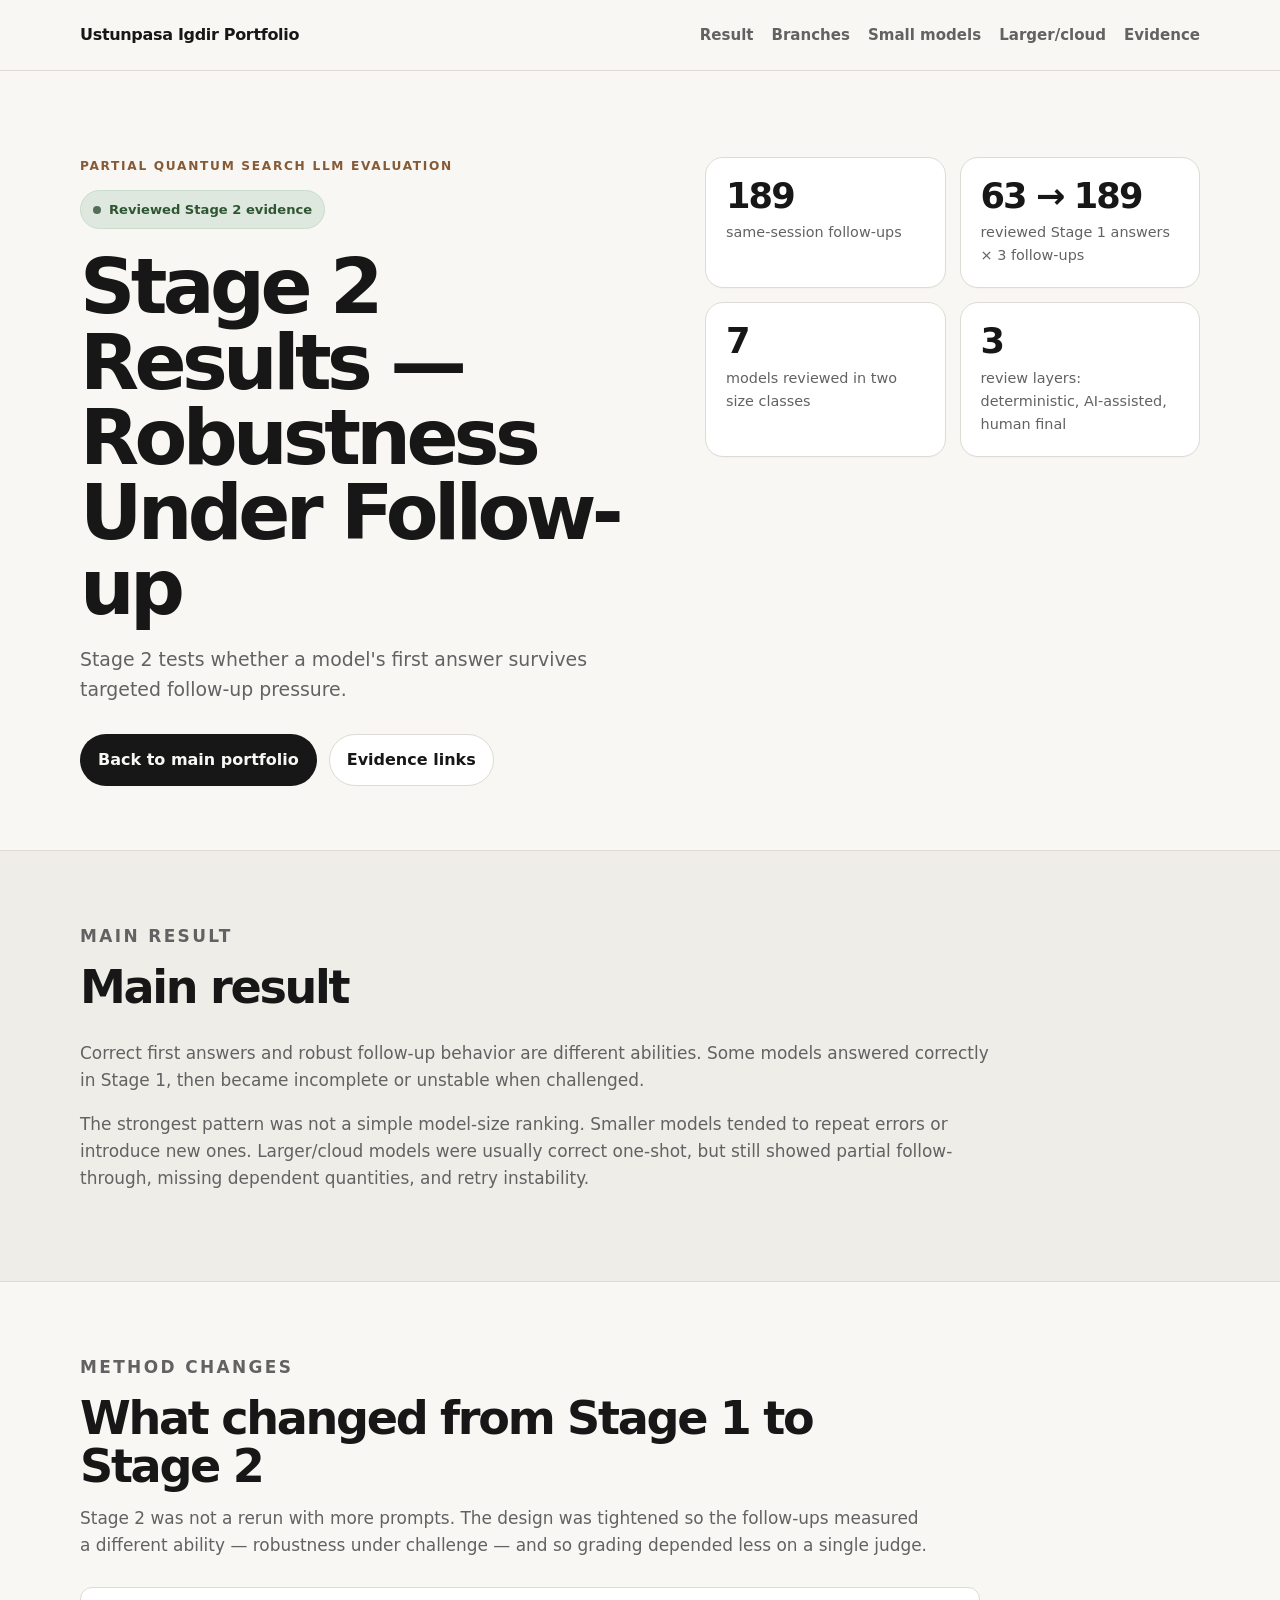
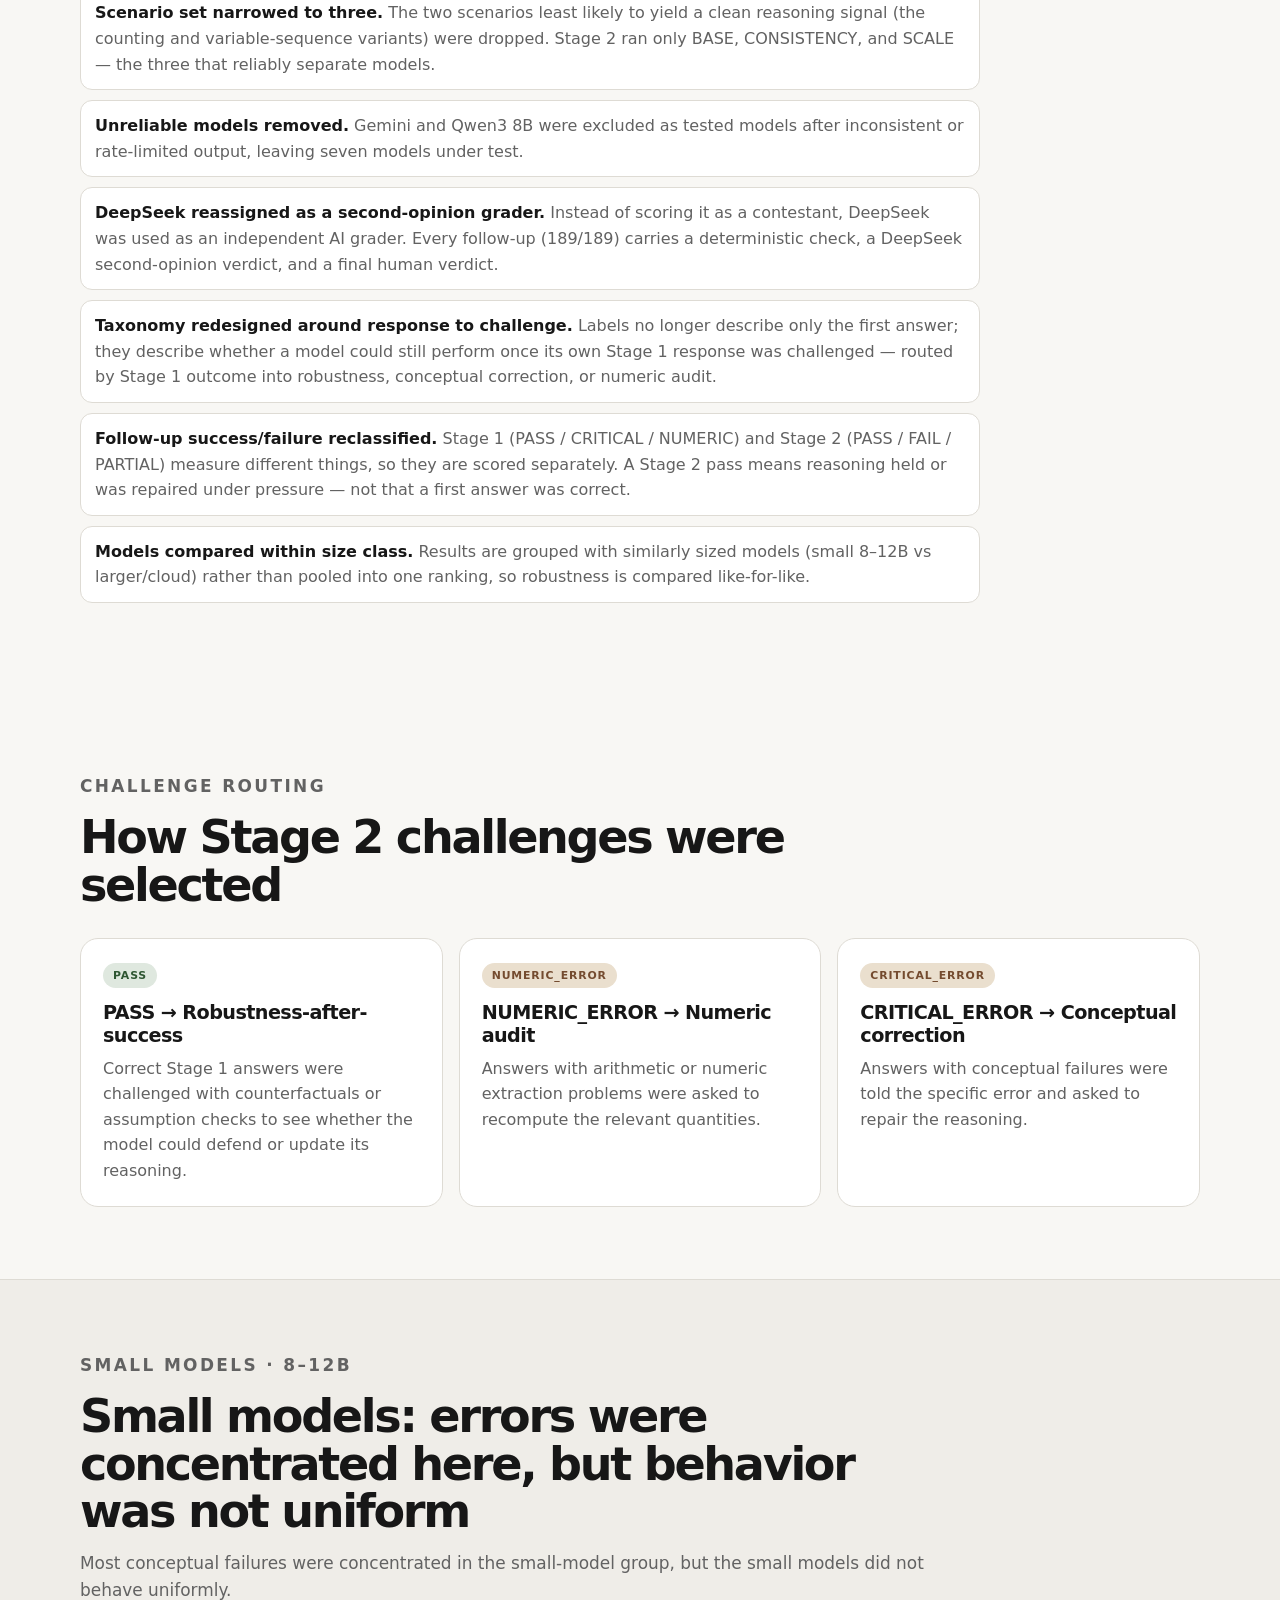
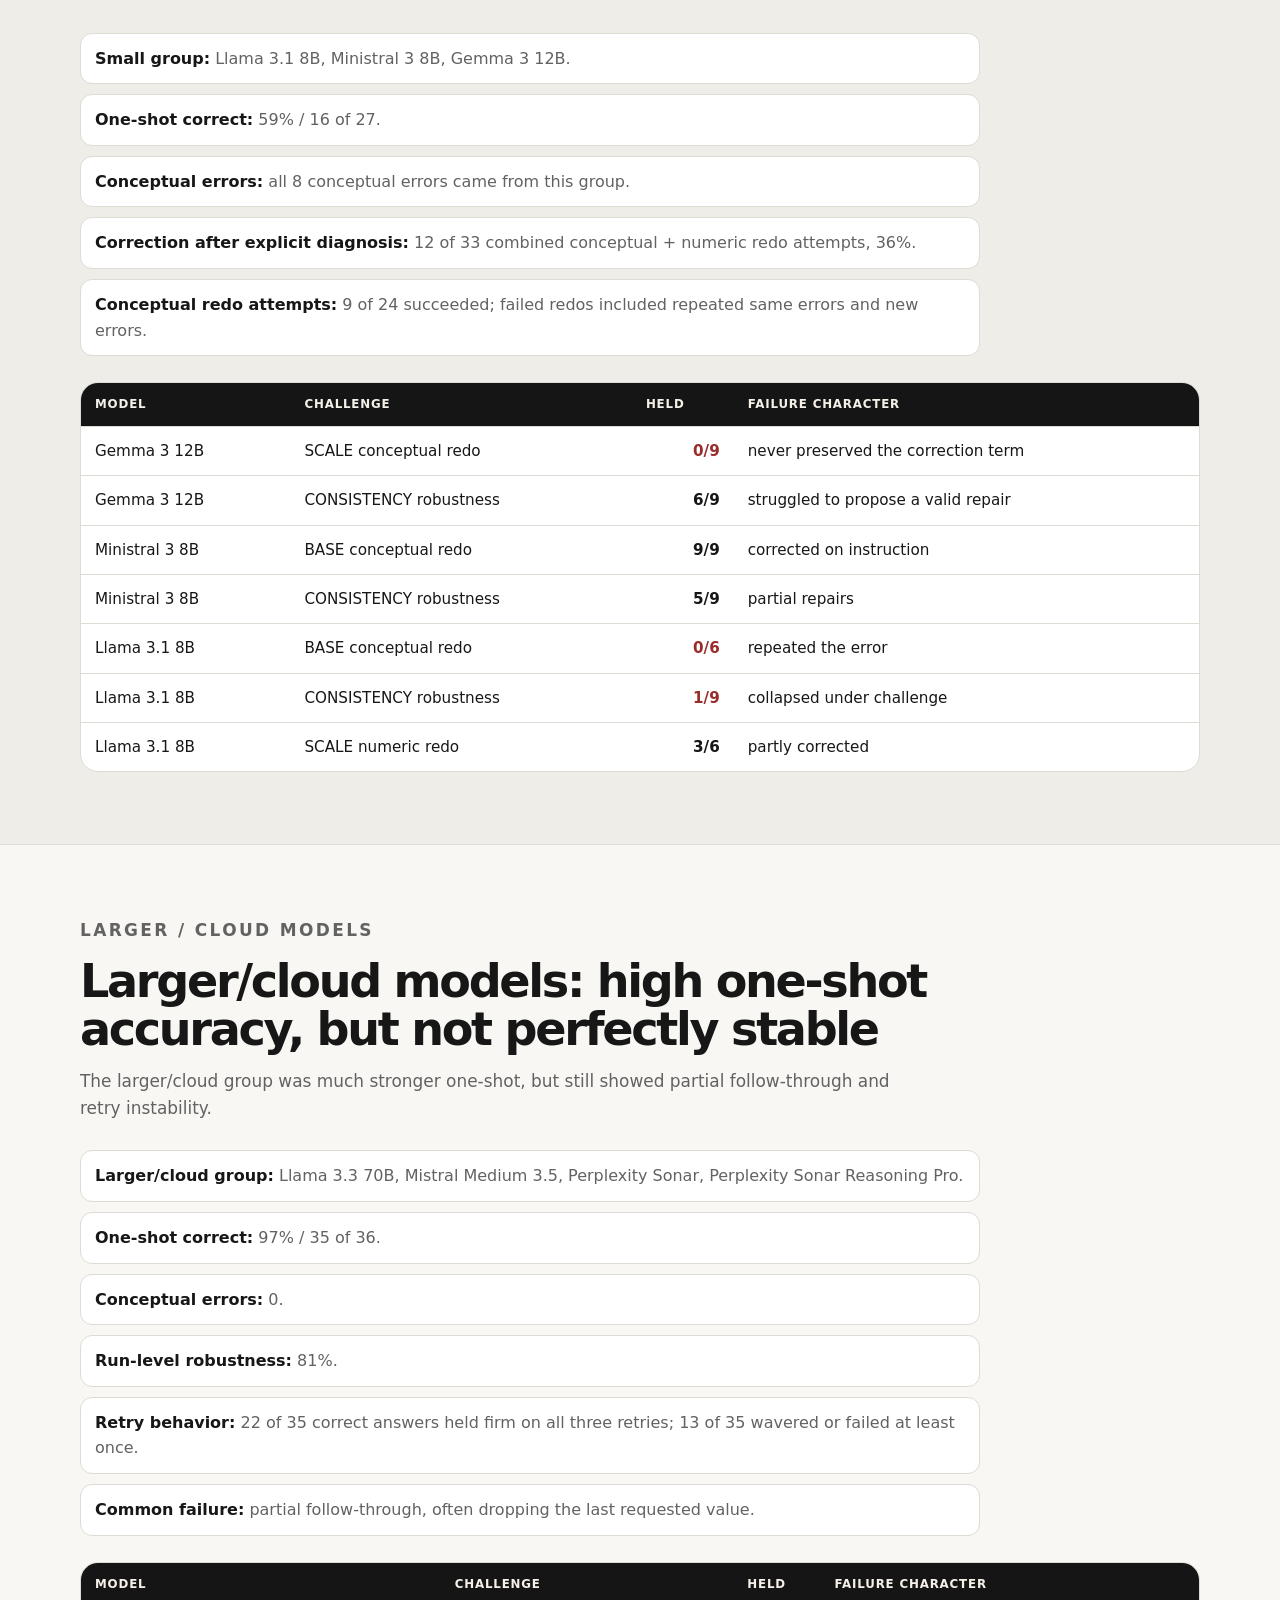
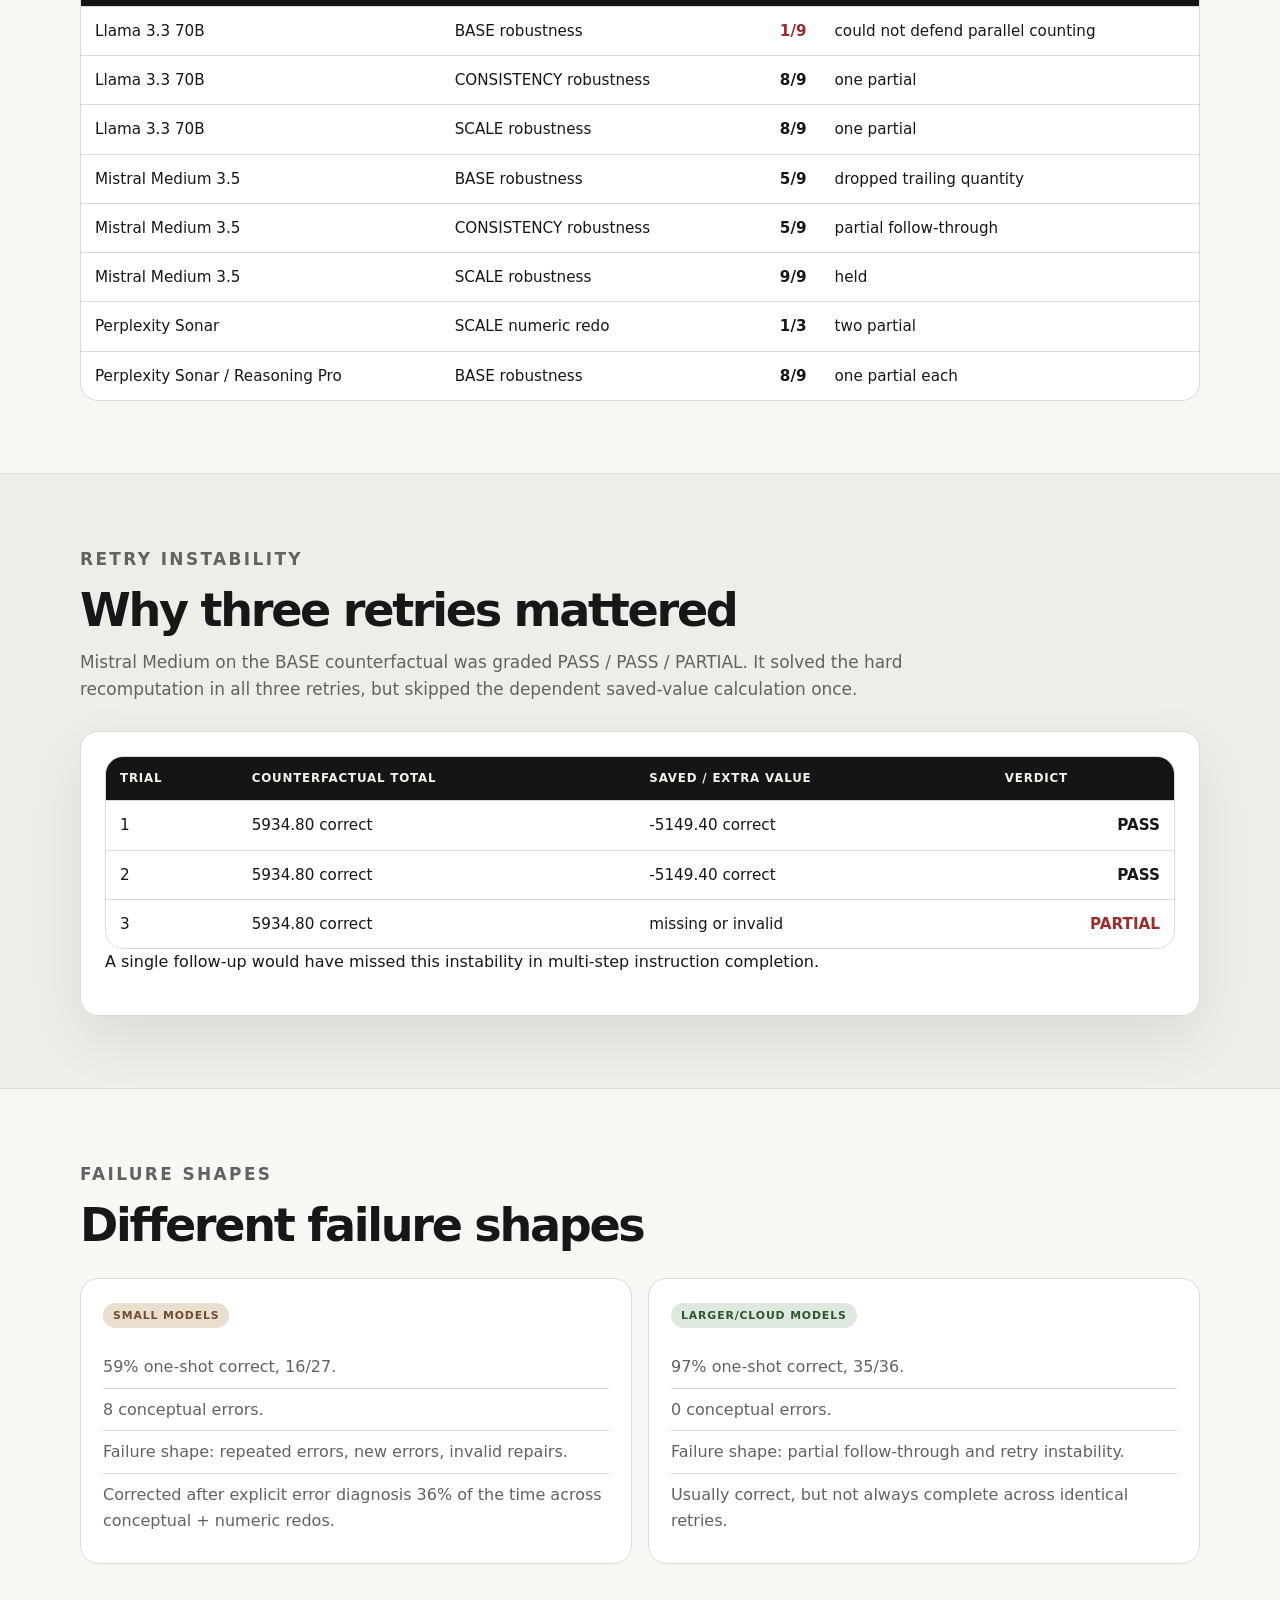
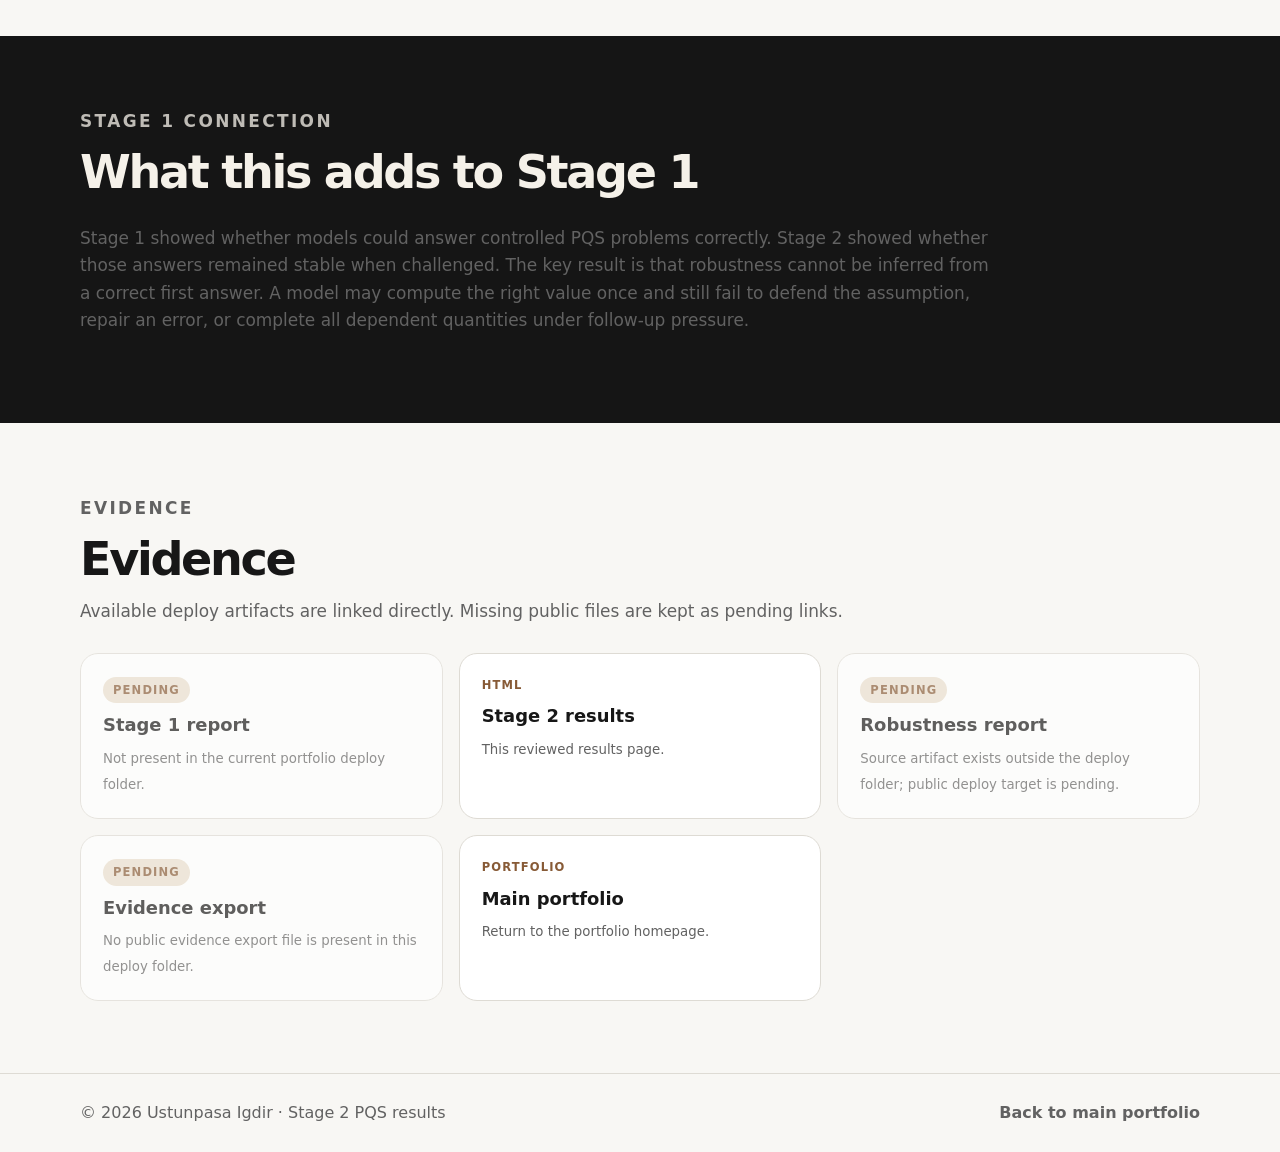
==== partial-quantum-search-llm-evaluation/stage-2-report.html @ 031c3e9e "Add Stage 2 results page; rebuild homepage featured card with inline Stage 1/2 summaries" ====
<!DOCTYPE html>
<html lang="en">
<head>
  <meta charset="UTF-8" />
  <meta name="viewport" content="width=device-width, initial-scale=1" />
  <meta name="description" content="Stage 2 results for the Partial Quantum Search LLM Evaluation: robustness under targeted follow-up pressure." />
  <meta name="author" content="Ustunpasa Igdir" />
  <meta property="og:title" content="Stage 2 Results — Robustness Under Follow-up" />
  <meta property="og:description" content="Partial Quantum Search LLM Evaluation Stage 2 results: same-session robustness, correction, and follow-up behavior." />
  <meta property="og:type" content="article" />
  <title>Stage 2 Results — Robustness Under Follow-up</title>
  <style>
    :root{
      --bg:#f8f7f4;
      --surface:#ffffff;
      --surface-2:#efede8;
      --text:#171717;
      --muted:#626262;
      --line:#dedbd4;
      --dark:#151515;
      --dark-text:#f5f1e9;
      --accent:#875a36;
      --green:#526e55;
      --red:#9b2c2c;
      --shadow:0 22px 60px rgba(0,0,0,.08);
      --radius:18px;
      --max:1120px;
    }

    *{box-sizing:border-box;}
    html{scroll-behavior:smooth;}
    body{
      margin:0;
      font-family:Inter,ui-sans-serif,system-ui,-apple-system,BlinkMacSystemFont,"Segoe UI",sans-serif;
      background:var(--bg);
      color:var(--text);
      line-height:1.6;
    }
    a{color:inherit;}
    .wrap{width:min(var(--max),calc(100% - 40px));margin:0 auto;}
    .skip-link{position:absolute;top:-100px;left:16px;z-index:999;background:var(--text);color:#fff;padding:10px 14px;border-radius:999px;}
    .skip-link:focus{top:16px;}

    .topbar{
      position:sticky;
      top:0;
      z-index:20;
      background:rgba(248,247,244,.92);
      backdrop-filter:blur(14px);
      border-bottom:1px solid var(--line);
    }
    .topbar-inner{min-height:70px;display:flex;align-items:center;justify-content:space-between;gap:24px;}
    .brand{text-decoration:none;font-weight:850;letter-spacing:-.02em;}
    .topbar nav{display:flex;gap:18px;flex-wrap:wrap;}
    .topbar nav a{text-decoration:none;color:var(--muted);font-weight:700;font-size:.94rem;}
    .topbar nav a:hover{color:var(--text);}

    .hero{padding:86px 0 64px;}
    .hero-grid{display:grid;grid-template-columns:1.08fr .92fr;gap:44px;align-items:start;}
    .eyebrow{margin:0 0 14px;color:var(--accent);text-transform:uppercase;font-size:.76rem;letter-spacing:.14em;font-weight:850;}
    h1,h2,h3,p{margin-top:0;}
    h1{max-width:960px;font-size:clamp(2.65rem,6vw,4.9rem);line-height:.98;letter-spacing:-.06em;margin-bottom:18px;}
    h2{font-size:clamp(1.85rem,3.6vw,3.05rem);line-height:1.04;letter-spacing:-.05em;margin-bottom:14px;}
    h3{font-size:1.2rem;line-height:1.18;letter-spacing:-.03em;margin-bottom:8px;}
    .lead{max-width:820px;color:var(--muted);font-size:1.18rem;}

    .status-badge{
      display:inline-flex;
      align-items:center;
      gap:8px;
      padding:8px 12px;
      border-radius:999px;
      background:#dfe8df;
      color:#2e5632;
      border:1px solid #cbdccc;
      font-size:.82rem;
      font-weight:850;
      margin:0 0 20px;
    }
    .status-dot{width:8px;height:8px;border-radius:50%;background:var(--green);flex:0 0 auto;}
    .actions{display:flex;flex-wrap:wrap;gap:12px;margin-top:30px;}
    .button{
      display:inline-flex;
      min-height:46px;
      align-items:center;
      justify-content:center;
      padding:12px 17px;
      border-radius:999px;
      text-decoration:none;
      font-weight:800;
      border:1px solid transparent;
    }
    .button.primary{background:var(--text);color:var(--bg);}
    .button.secondary{background:var(--surface);border-color:var(--line);}

    .metrics{display:grid;grid-template-columns:repeat(2,1fr);gap:14px;}
    .metric{
      background:var(--surface);
      border:1px solid var(--line);
      border-radius:var(--radius);
      padding:20px;
      box-shadow:0 1px 0 rgba(0,0,0,.02);
    }
    .metric strong{display:block;font-size:2.2rem;line-height:1;letter-spacing:-.055em;}
    .metric span{display:block;color:var(--muted);font-size:.9rem;margin-top:8px;}

    .section{padding:72px 0;}
    .muted{background:var(--surface-2);border-block:1px solid var(--line);}
    .dark{background:var(--dark);color:var(--dark-text);}
    .dark .eyebrow{color:#d0a97f;}
    .dark p,.dark .section-head p{color:rgba(245,241,233,.76);}
    .section-head{max-width:850px;margin-bottom:28px;}
    .section-head p,.body-copy p{color:var(--muted);font-size:1.06rem;}
    .body-copy{max-width:920px;}

    .branch-grid,.evidence-list{display:grid;grid-template-columns:repeat(3,1fr);gap:16px;}
    .panel,.file-card{
      background:var(--surface);
      border:1px solid var(--line);
      border-radius:var(--radius);
      padding:22px;
    }
    .panel p{color:var(--muted);margin-bottom:0;}
    .tag{
      display:inline-flex;
      align-items:center;
      margin-bottom:14px;
      border-radius:999px;
      padding:4px 10px;
      background:#eadfce;
      color:#744b2f;
      text-transform:uppercase;
      letter-spacing:.08em;
      font-size:.68rem;
      font-weight:850;
    }
    .tag.green{background:#dfe8df;color:#2e5632;}

    .fact-list{display:grid;gap:10px;margin:0 0 26px;padding:0;list-style:none;max-width:900px;}
    .fact-list li{background:var(--surface);border:1px solid var(--line);border-radius:12px;padding:12px 14px;color:var(--muted);}
    .fact-list strong{color:var(--text);}

    .table-wrap{overflow-x:auto;border:1px solid var(--line);border-radius:var(--radius);background:var(--surface);}
    table{border-collapse:collapse;width:100%;min-width:720px;font-size:.95rem;}
    th,td{padding:12px 14px;text-align:left;vertical-align:top;border-top:1px solid var(--line);}
    thead th{border-top:0;background:var(--dark);color:var(--dark-text);font-size:.74rem;text-transform:uppercase;letter-spacing:.07em;}
    td.n{text-align:right;font-variant-numeric:tabular-nums;white-space:nowrap;font-weight:800;}
    .lo{color:var(--red);font-weight:850;}

    .comparison{display:grid;grid-template-columns:repeat(2,1fr);gap:16px;}
    .comparison .panel ul{margin:12px 0 0;padding:0;list-style:none;color:var(--muted);}
    .comparison .panel li{margin:8px 0;}
    .comparison .panel li + li{padding-top:8px;border-top:1px solid var(--line);}

    .example-card{
      background:var(--surface);
      border:1px solid var(--line);
      border-radius:var(--radius);
      padding:24px;
      box-shadow:var(--shadow);
    }
    .example-card .table-wrap{box-shadow:none;}

    .file-card{display:block;text-decoration:none;}
    .file-card span{display:block;color:var(--accent);text-transform:uppercase;letter-spacing:.1em;font-size:.72rem;font-weight:850;margin-bottom:8px;}
    .file-card strong{display:block;font-size:1.12rem;margin-bottom:5px;}
    .file-card small{color:var(--muted);}
    .file-card.missing{opacity:.68;}
    .pending-label{display:inline-flex!important;width:max-content;border-radius:999px;padding:4px 10px;background:#eadfce;color:#744b2f;}

    .footer{border-top:1px solid var(--line);padding:26px 0;}
    .footer-inner{display:flex;justify-content:space-between;color:var(--muted);gap:20px;}
    .footer p{margin:0;}
    .footer a{text-decoration:none;font-weight:800;}

    @media (max-width:900px){
      .topbar-inner,.footer-inner{flex-direction:column;align-items:flex-start;padding:16px 0;}
      .hero-grid,.comparison{grid-template-columns:1fr;}
      .branch-grid,.evidence-list{grid-template-columns:1fr;}
    }
    @media (max-width:640px){
      .wrap{width:min(100% - 28px,var(--max));}
      .hero,.section{padding:54px 0;}
      .metrics{grid-template-columns:1fr;}
      .topbar nav{gap:12px;}
      table{min-width:640px;}
    }
  </style>
</head>

<body>
  <a class="skip-link" href="#content">Skip to content</a>

  <header class="topbar">
    <div class="wrap topbar-inner">
      <a class="brand" href="../index.html">Ustunpasa Igdir Portfolio</a>
      <nav aria-label="Page navigation">
        <a href="#result">Result</a>
        <a href="#branches">Branches</a>
        <a href="#small-models">Small models</a>
        <a href="#larger-models">Larger/cloud</a>
        <a href="#evidence">Evidence</a>
      </nav>
    </div>
  </header>

  <main id="content">
    <section class="hero">
      <div class="wrap hero-grid">
        <div>
          <p class="eyebrow">Partial Quantum Search LLM Evaluation</p>
          <p class="status-badge"><span class="status-dot" aria-hidden="true"></span>Reviewed Stage 2 evidence</p>
          <h1>Stage 2 Results — Robustness Under Follow-up</h1>
          <p class="lead">
            Stage 2 tests whether a model's first answer survives targeted follow-up pressure.
          </p>
          <div class="actions">
            <a class="button primary" href="../index.html">Back to main portfolio</a>
            <a class="button secondary" href="#evidence">Evidence links</a>
          </div>
        </div>

        <div class="metrics" aria-label="Stage 2 summary metrics">
          <div class="metric"><strong>189</strong><span>same-session follow-ups</span></div>
          <div class="metric"><strong>63 → 189</strong><span>reviewed Stage 1 answers × 3 follow-ups</span></div>
          <div class="metric"><strong>7</strong><span>models reviewed in two size classes</span></div>
          <div class="metric"><strong>3</strong><span>review layers: deterministic, AI-assisted, human final</span></div>
        </div>
      </div>
    </section>

    <section class="section muted" id="result">
      <div class="wrap">
        <div class="section-head">
          <p class="eyebrow">Main result</p>
          <h2>Main result</h2>
        </div>
        <div class="body-copy">
          <p>
            Correct first answers and robust follow-up behavior are different abilities. Some models answered correctly in Stage 1, then became incomplete or unstable when challenged.
          </p>
          <p>
            The strongest pattern was not a simple model-size ranking. Smaller models tended to repeat errors or introduce new ones. Larger/cloud models were usually correct one-shot, but still showed partial follow-through, missing dependent quantities, and retry instability.
          </p>
        </div>
      </div>
    </section>

    <section class="section" id="changes">
      <div class="wrap">
        <div class="section-head">
          <p class="eyebrow">Method changes</p>
          <h2>What changed from Stage 1 to Stage 2</h2>
          <p>Stage 2 was not a rerun with more prompts. The design was tightened so the follow-ups measured a different ability — robustness under challenge — and so grading depended less on a single judge.</p>
        </div>
        <ul class="fact-list">
          <li><strong>Scenario set narrowed to three.</strong> The two scenarios least likely to yield a clean reasoning signal (the counting and variable-sequence variants) were dropped. Stage 2 ran only BASE, CONSISTENCY, and SCALE — the three that reliably separate models.</li>
          <li><strong>Unreliable models removed.</strong> Gemini and Qwen3 8B were excluded as tested models after inconsistent or rate-limited output, leaving seven models under test.</li>
          <li><strong>DeepSeek reassigned as a second-opinion grader.</strong> Instead of scoring it as a contestant, DeepSeek was used as an independent AI grader. Every follow-up (189/189) carries a deterministic check, a DeepSeek second-opinion verdict, and a final human verdict.</li>
          <li><strong>Taxonomy redesigned around response to challenge.</strong> Labels no longer describe only the first answer; they describe whether a model could still perform once its own Stage 1 response was challenged — routed by Stage 1 outcome into robustness, conceptual correction, or numeric audit.</li>
          <li><strong>Follow-up success/failure reclassified.</strong> Stage 1 (PASS / CRITICAL / NUMERIC) and Stage 2 (PASS / FAIL / PARTIAL) measure different things, so they are scored separately. A Stage 2 pass means reasoning held or was repaired under pressure — not that a first answer was correct.</li>
          <li><strong>Models compared within size class.</strong> Results are grouped with similarly sized models (small 8–12B vs larger/cloud) rather than pooled into one ranking, so robustness is compared like-for-like.</li>
        </ul>
      </div>
    </section>

    <section class="section" id="branches">
      <div class="wrap">
        <div class="section-head">
          <p class="eyebrow">Challenge routing</p>
          <h2>How Stage 2 challenges were selected</h2>
        </div>
        <div class="branch-grid">
          <article class="panel">
            <span class="tag green">PASS</span>
            <h3>PASS → Robustness-after-success</h3>
            <p>Correct Stage 1 answers were challenged with counterfactuals or assumption checks to see whether the model could defend or update its reasoning.</p>
          </article>
          <article class="panel">
            <span class="tag">NUMERIC_ERROR</span>
            <h3>NUMERIC_ERROR → Numeric audit</h3>
            <p>Answers with arithmetic or numeric extraction problems were asked to recompute the relevant quantities.</p>
          </article>
          <article class="panel">
            <span class="tag">CRITICAL_ERROR</span>
            <h3>CRITICAL_ERROR → Conceptual correction</h3>
            <p>Answers with conceptual failures were told the specific error and asked to repair the reasoning.</p>
          </article>
        </div>
      </div>
    </section>

    <section class="section muted" id="small-models">
      <div class="wrap">
        <div class="section-head">
          <p class="eyebrow">Small models · 8–12B</p>
          <h2>Small models: errors were concentrated here, but behavior was not uniform</h2>
          <p>Most conceptual failures were concentrated in the small-model group, but the small models did not behave uniformly.</p>
        </div>
        <ul class="fact-list">
          <li><strong>Small group:</strong> Llama 3.1 8B, Ministral 3 8B, Gemma 3 12B.</li>
          <li><strong>One-shot correct:</strong> 59% / 16 of 27.</li>
          <li><strong>Conceptual errors:</strong> all 8 conceptual errors came from this group.</li>
          <li><strong>Correction after explicit diagnosis:</strong> 12 of 33 combined conceptual + numeric redo attempts, 36%.</li>
          <li><strong>Conceptual redo attempts:</strong> 9 of 24 succeeded; failed redos included repeated same errors and new errors.</li>
        </ul>
        <div class="table-wrap">
          <table>
            <thead><tr><th>Model</th><th>Challenge</th><th>Held</th><th>Failure character</th></tr></thead>
            <tbody>
              <tr><td>Gemma 3 12B</td><td>SCALE conceptual redo</td><td class="n lo">0/9</td><td>never preserved the correction term</td></tr>
              <tr><td>Gemma 3 12B</td><td>CONSISTENCY robustness</td><td class="n">6/9</td><td>struggled to propose a valid repair</td></tr>
              <tr><td>Ministral 3 8B</td><td>BASE conceptual redo</td><td class="n">9/9</td><td>corrected on instruction</td></tr>
              <tr><td>Ministral 3 8B</td><td>CONSISTENCY robustness</td><td class="n">5/9</td><td>partial repairs</td></tr>
              <tr><td>Llama 3.1 8B</td><td>BASE conceptual redo</td><td class="n lo">0/6</td><td>repeated the error</td></tr>
              <tr><td>Llama 3.1 8B</td><td>CONSISTENCY robustness</td><td class="n lo">1/9</td><td>collapsed under challenge</td></tr>
              <tr><td>Llama 3.1 8B</td><td>SCALE numeric redo</td><td class="n">3/6</td><td>partly corrected</td></tr>
            </tbody>
          </table>
        </div>
      </div>
    </section>

    <section class="section" id="larger-models">
      <div class="wrap">
        <div class="section-head">
          <p class="eyebrow">Larger / cloud models</p>
          <h2>Larger/cloud models: high one-shot accuracy, but not perfectly stable</h2>
          <p>The larger/cloud group was much stronger one-shot, but still showed partial follow-through and retry instability.</p>
        </div>
        <ul class="fact-list">
          <li><strong>Larger/cloud group:</strong> Llama 3.3 70B, Mistral Medium 3.5, Perplexity Sonar, Perplexity Sonar Reasoning Pro.</li>
          <li><strong>One-shot correct:</strong> 97% / 35 of 36.</li>
          <li><strong>Conceptual errors:</strong> 0.</li>
          <li><strong>Run-level robustness:</strong> 81%.</li>
          <li><strong>Retry behavior:</strong> 22 of 35 correct answers held firm on all three retries; 13 of 35 wavered or failed at least once.</li>
          <li><strong>Common failure:</strong> partial follow-through, often dropping the last requested value.</li>
        </ul>
        <div class="table-wrap">
          <table>
            <thead><tr><th>Model</th><th>Challenge</th><th>Held</th><th>Failure character</th></tr></thead>
            <tbody>
              <tr><td>Llama 3.3 70B</td><td>BASE robustness</td><td class="n lo">1/9</td><td>could not defend parallel counting</td></tr>
              <tr><td>Llama 3.3 70B</td><td>CONSISTENCY robustness</td><td class="n">8/9</td><td>one partial</td></tr>
              <tr><td>Llama 3.3 70B</td><td>SCALE robustness</td><td class="n">8/9</td><td>one partial</td></tr>
              <tr><td>Mistral Medium 3.5</td><td>BASE robustness</td><td class="n">5/9</td><td>dropped trailing quantity</td></tr>
              <tr><td>Mistral Medium 3.5</td><td>CONSISTENCY robustness</td><td class="n">5/9</td><td>partial follow-through</td></tr>
              <tr><td>Mistral Medium 3.5</td><td>SCALE robustness</td><td class="n">9/9</td><td>held</td></tr>
              <tr><td>Perplexity Sonar</td><td>SCALE numeric redo</td><td class="n">1/3</td><td>two partial</td></tr>
              <tr><td>Perplexity Sonar / Reasoning Pro</td><td>BASE robustness</td><td class="n">8/9</td><td>one partial each</td></tr>
            </tbody>
          </table>
        </div>
      </div>
    </section>

    <section class="section muted" id="retries">
      <div class="wrap">
        <div class="section-head">
          <p class="eyebrow">Retry instability</p>
          <h2>Why three retries mattered</h2>
          <p>Mistral Medium on the BASE counterfactual was graded PASS / PASS / PARTIAL. It solved the hard recomputation in all three retries, but skipped the dependent saved-value calculation once.</p>
        </div>
        <div class="example-card">
          <div class="table-wrap">
            <table>
              <thead><tr><th>Trial</th><th>Counterfactual total</th><th>Saved / extra value</th><th>Verdict</th></tr></thead>
              <tbody>
                <tr><td>1</td><td>5934.80 correct</td><td>-5149.40 correct</td><td class="n">PASS</td></tr>
                <tr><td>2</td><td>5934.80 correct</td><td>-5149.40 correct</td><td class="n">PASS</td></tr>
                <tr><td>3</td><td>5934.80 correct</td><td>missing or invalid</td><td class="n lo">PARTIAL</td></tr>
              </tbody>
            </table>
          </div>
          <p>
            A single follow-up would have missed this instability in multi-step instruction completion.
          </p>
        </div>
      </div>
    </section>

    <section class="section" id="comparison">
      <div class="wrap">
        <div class="section-head">
          <p class="eyebrow">Failure shapes</p>
          <h2>Different failure shapes</h2>
        </div>
        <div class="comparison">
          <article class="panel">
            <span class="tag">Small models</span>
            <ul>
              <li>59% one-shot correct, 16/27.</li>
              <li>8 conceptual errors.</li>
              <li>Failure shape: repeated errors, new errors, invalid repairs.</li>
              <li>Corrected after explicit error diagnosis 36% of the time across conceptual + numeric redos.</li>
            </ul>
          </article>
          <article class="panel">
            <span class="tag green">Larger/cloud models</span>
            <ul>
              <li>97% one-shot correct, 35/36.</li>
              <li>0 conceptual errors.</li>
              <li>Failure shape: partial follow-through and retry instability.</li>
              <li>Usually correct, but not always complete across identical retries.</li>
            </ul>
          </article>
        </div>
      </div>
    </section>

    <section class="section dark" id="stage-1">
      <div class="wrap">
        <div class="section-head">
          <p class="eyebrow">Stage 1 connection</p>
          <h2>What this adds to Stage 1</h2>
        </div>
        <div class="body-copy">
          <p>
            Stage 1 showed whether models could answer controlled PQS problems correctly. Stage 2 showed whether those answers remained stable when challenged. The key result is that robustness cannot be inferred from a correct first answer. A model may compute the right value once and still fail to defend the assumption, repair an error, or complete all dependent quantities under follow-up pressure.
          </p>
        </div>
      </div>
    </section>

    <section class="section" id="evidence">
      <div class="wrap">
        <div class="section-head">
          <p class="eyebrow">Evidence</p>
          <h2>Evidence</h2>
          <p>Available deploy artifacts are linked directly. Missing public files are kept as pending links.</p>
        </div>
        <div class="evidence-list">
          <span class="file-card missing" role="link" aria-disabled="true">
            <span class="pending-label">Pending</span>
            <strong>Stage 1 report</strong>
            <small>Not present in the current portfolio deploy folder.</small>
          </span>
          <a class="file-card" href="stage-2-report.html">
            <span>HTML</span>
            <strong>Stage 2 results</strong>
            <small>This reviewed results page.</small>
          </a>
          <span class="file-card missing" role="link" aria-disabled="true">
            <span class="pending-label">Pending</span>
            <strong>Robustness report</strong>
            <small>Source artifact exists outside the deploy folder; public deploy target is pending.</small>
          </span>
          <span class="file-card missing" role="link" aria-disabled="true">
            <span class="pending-label">Pending</span>
            <strong>Evidence export</strong>
            <small>No public evidence export file is present in this deploy folder.</small>
          </span>
          <a class="file-card" href="../index.html">
            <span>Portfolio</span>
            <strong>Main portfolio</strong>
            <small>Return to the portfolio homepage.</small>
          </a>
        </div>
      </div>
    </section>
  </main>

  <footer class="footer">
    <div class="wrap footer-inner">
      <p>© 2026 Ustunpasa Igdir · Stage 2 PQS results</p>
      <a href="../index.html">Back to main portfolio</a>
    </div>
  </footer>
</body>
</html>
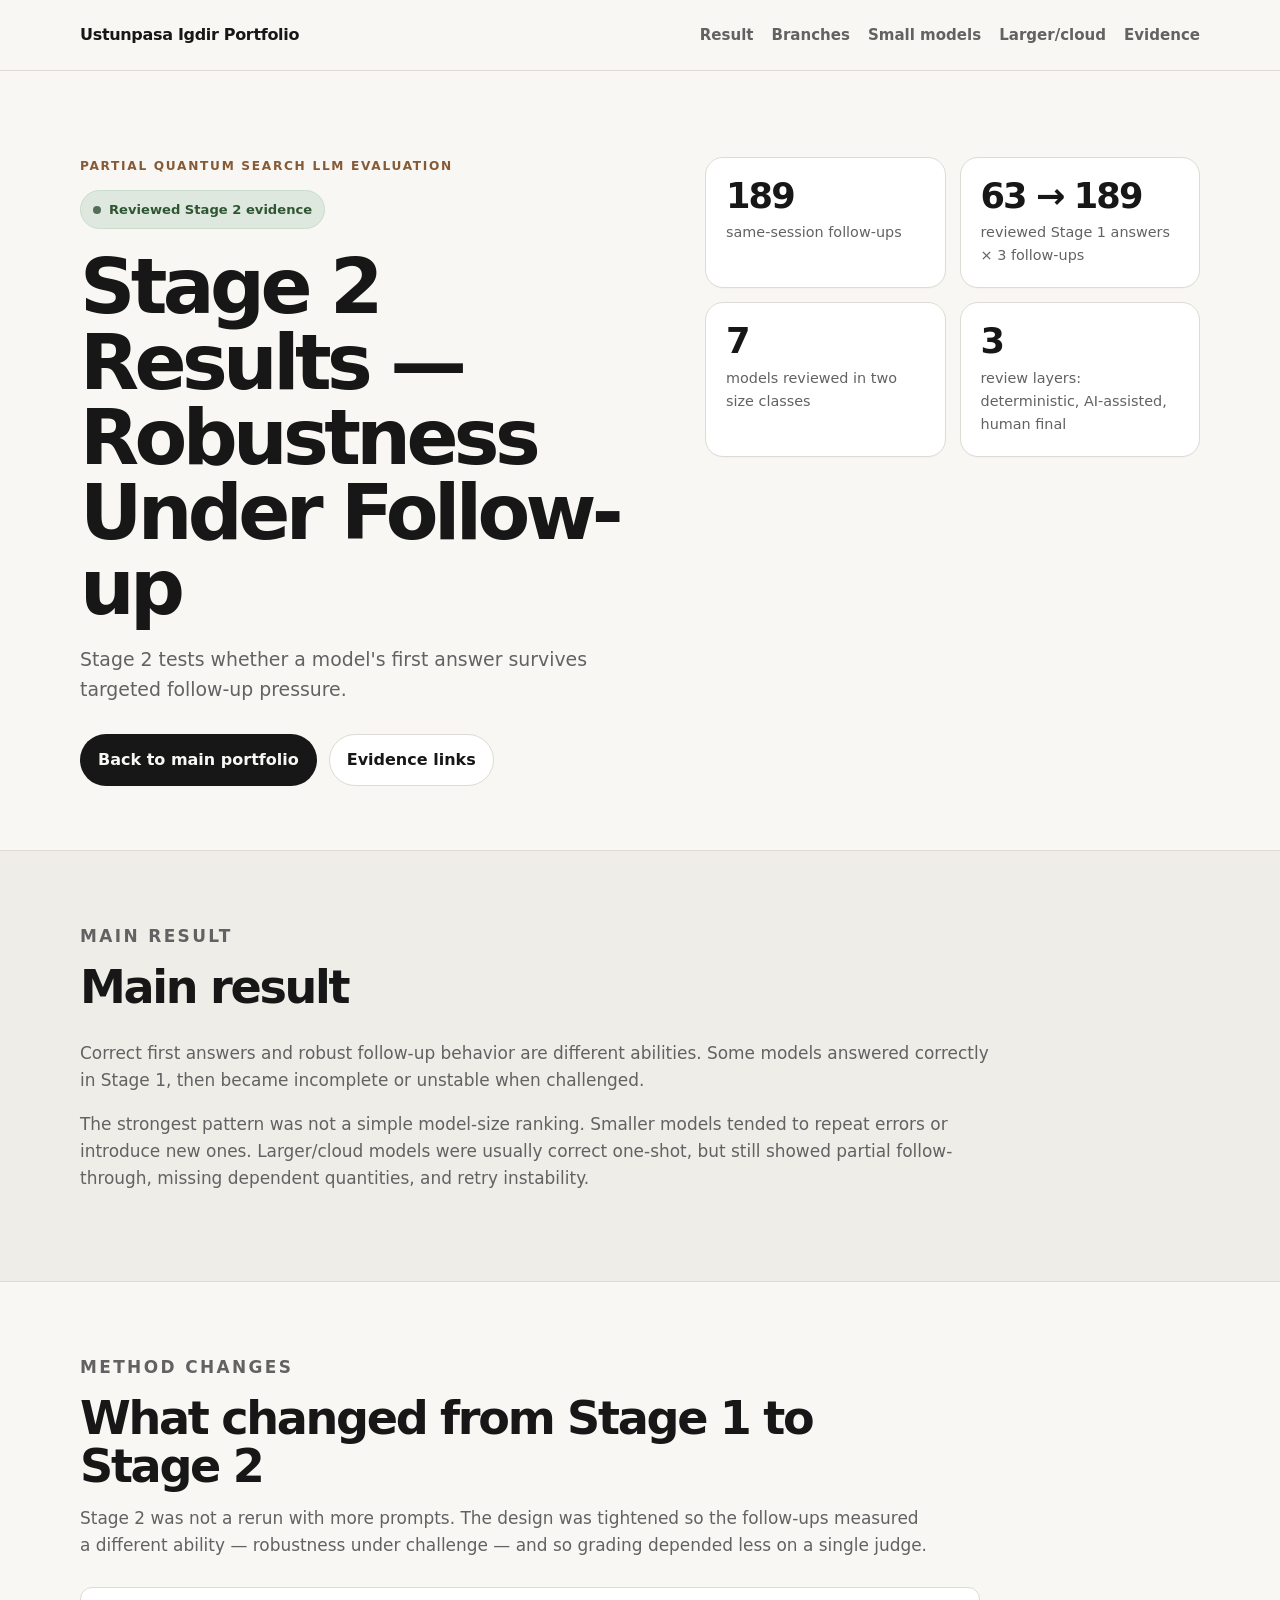
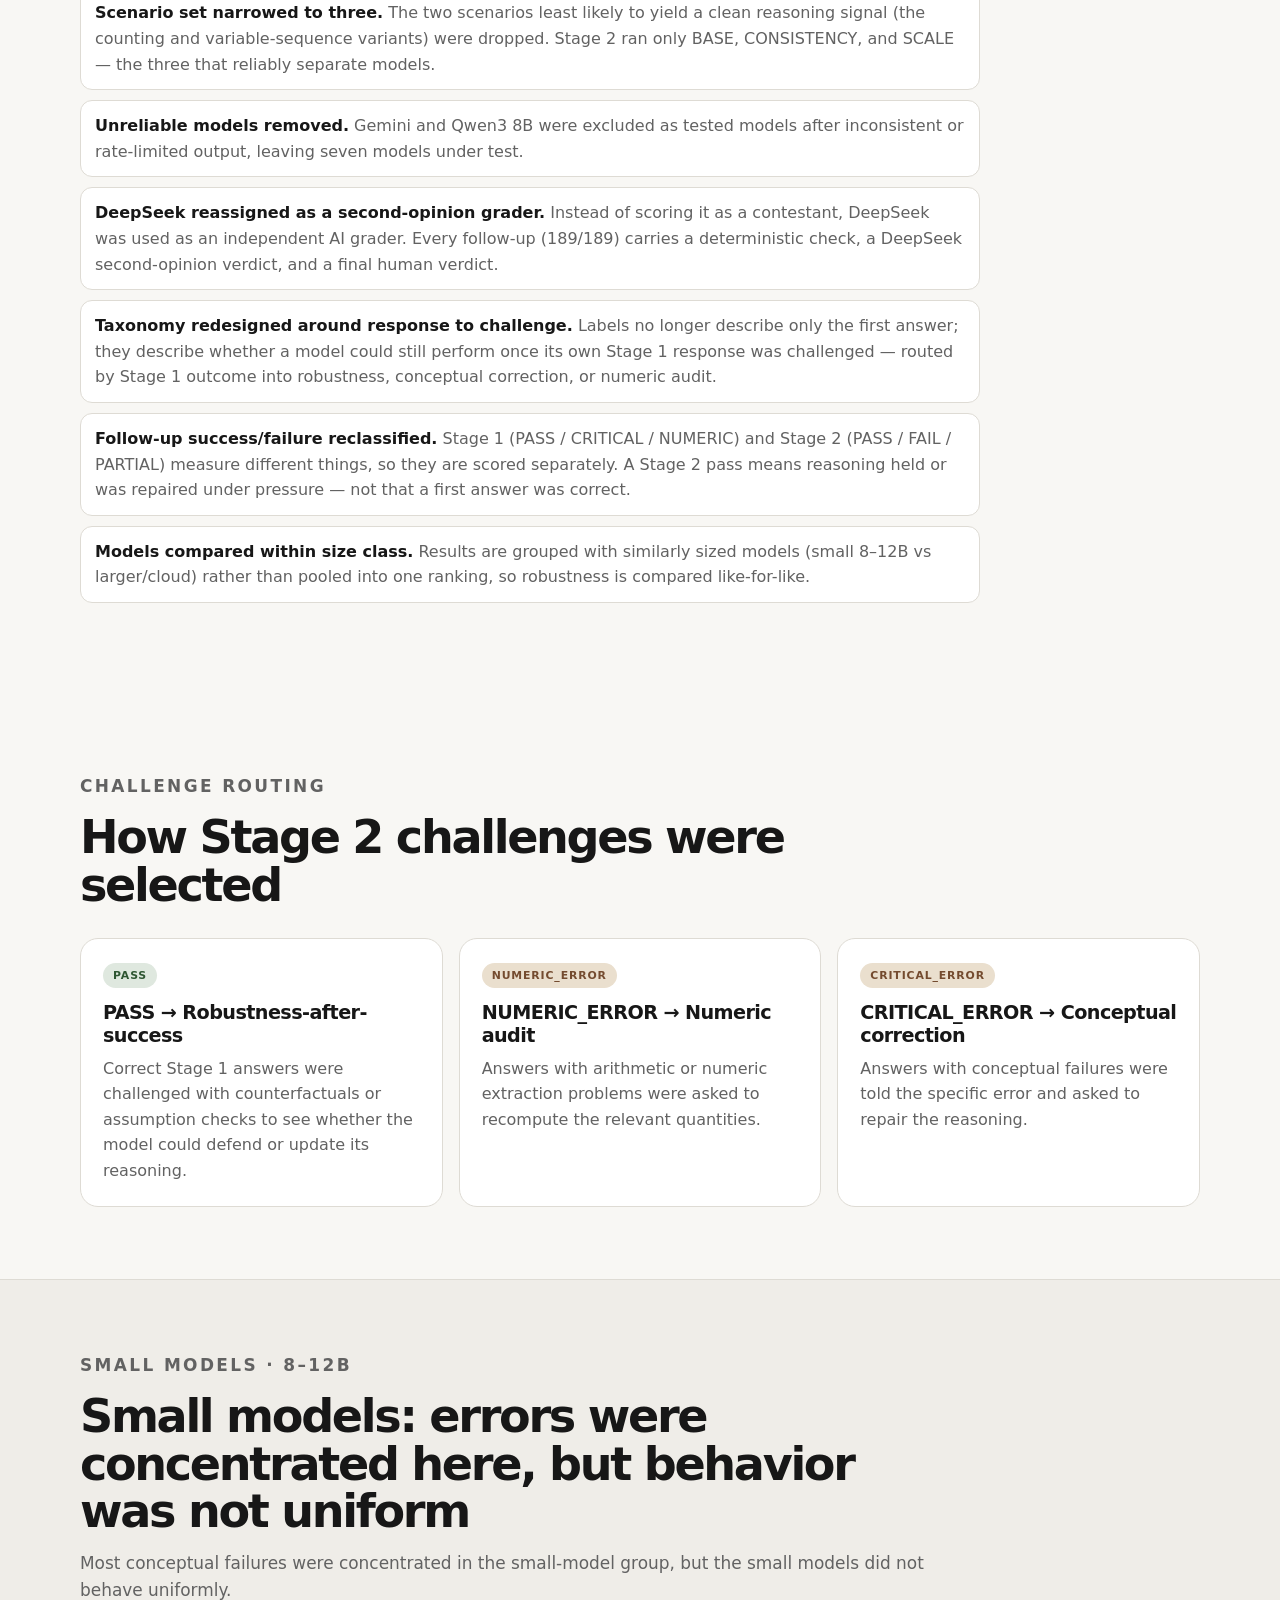
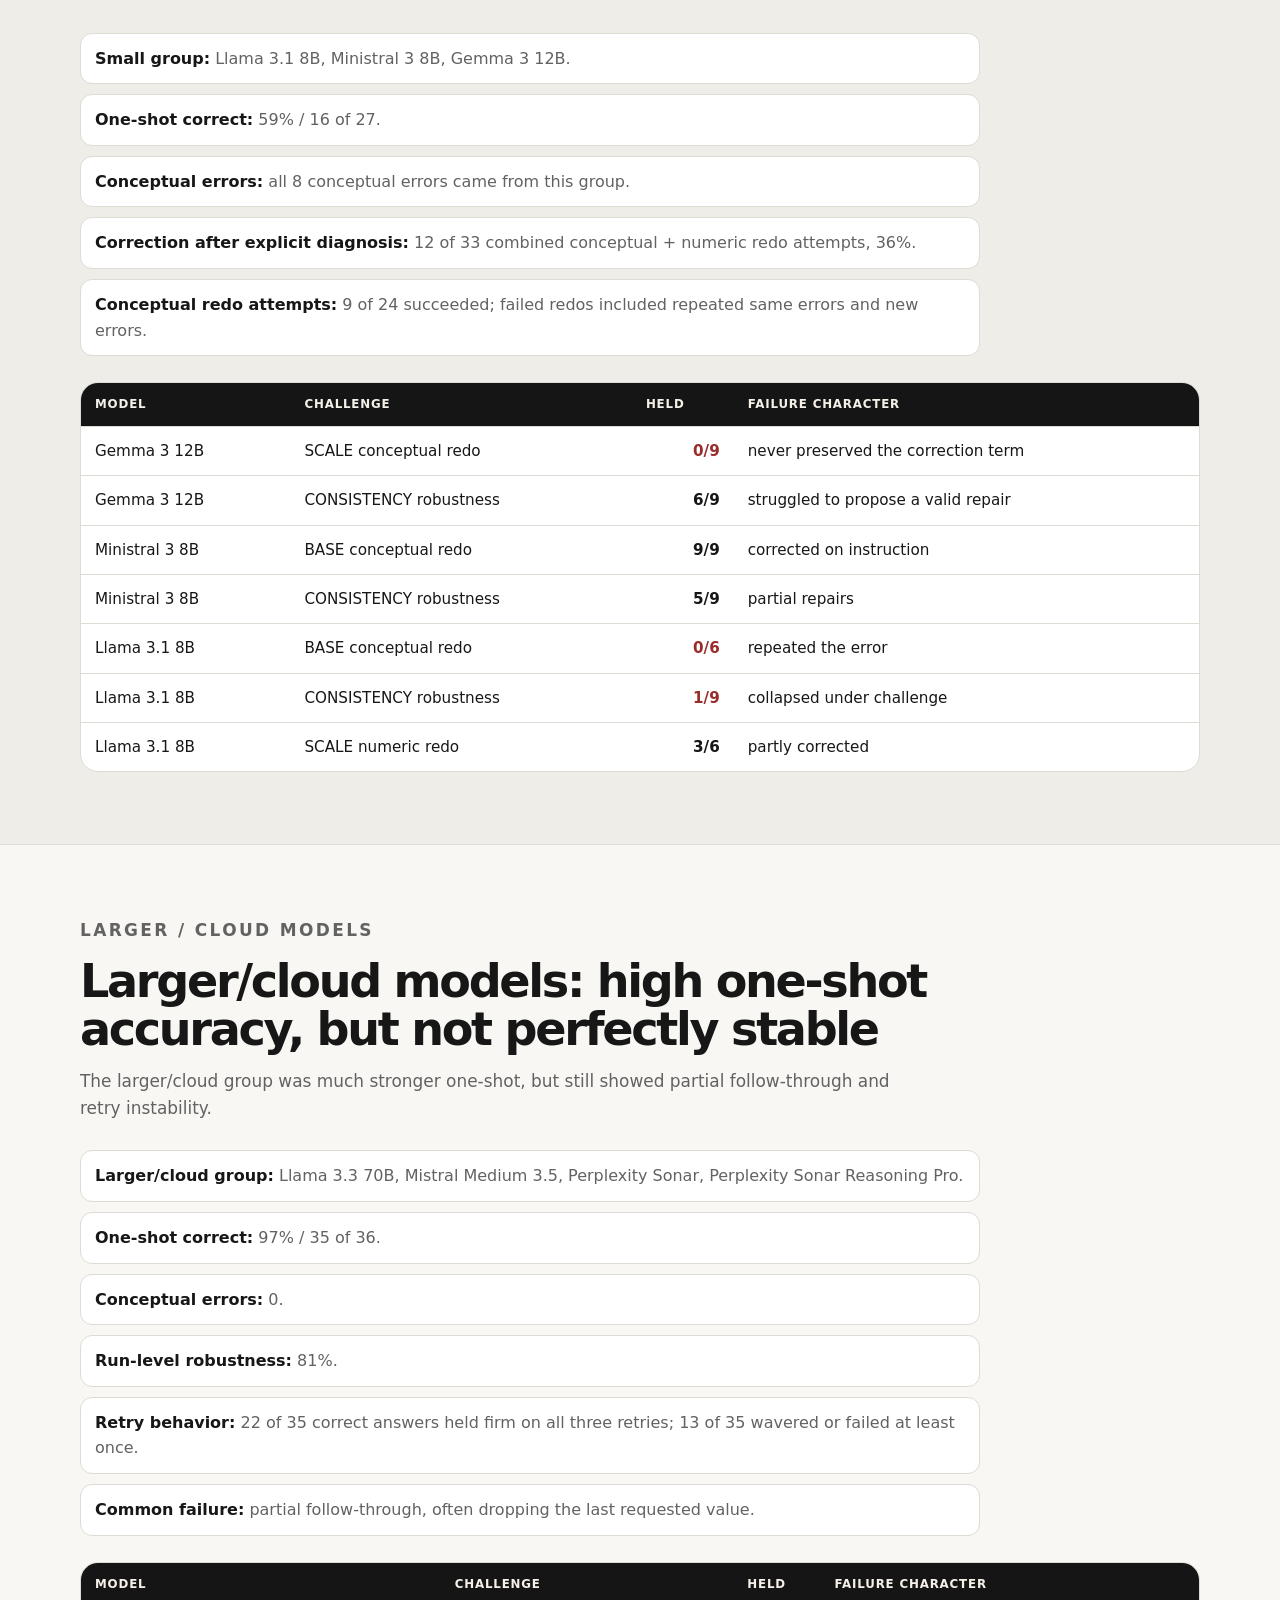
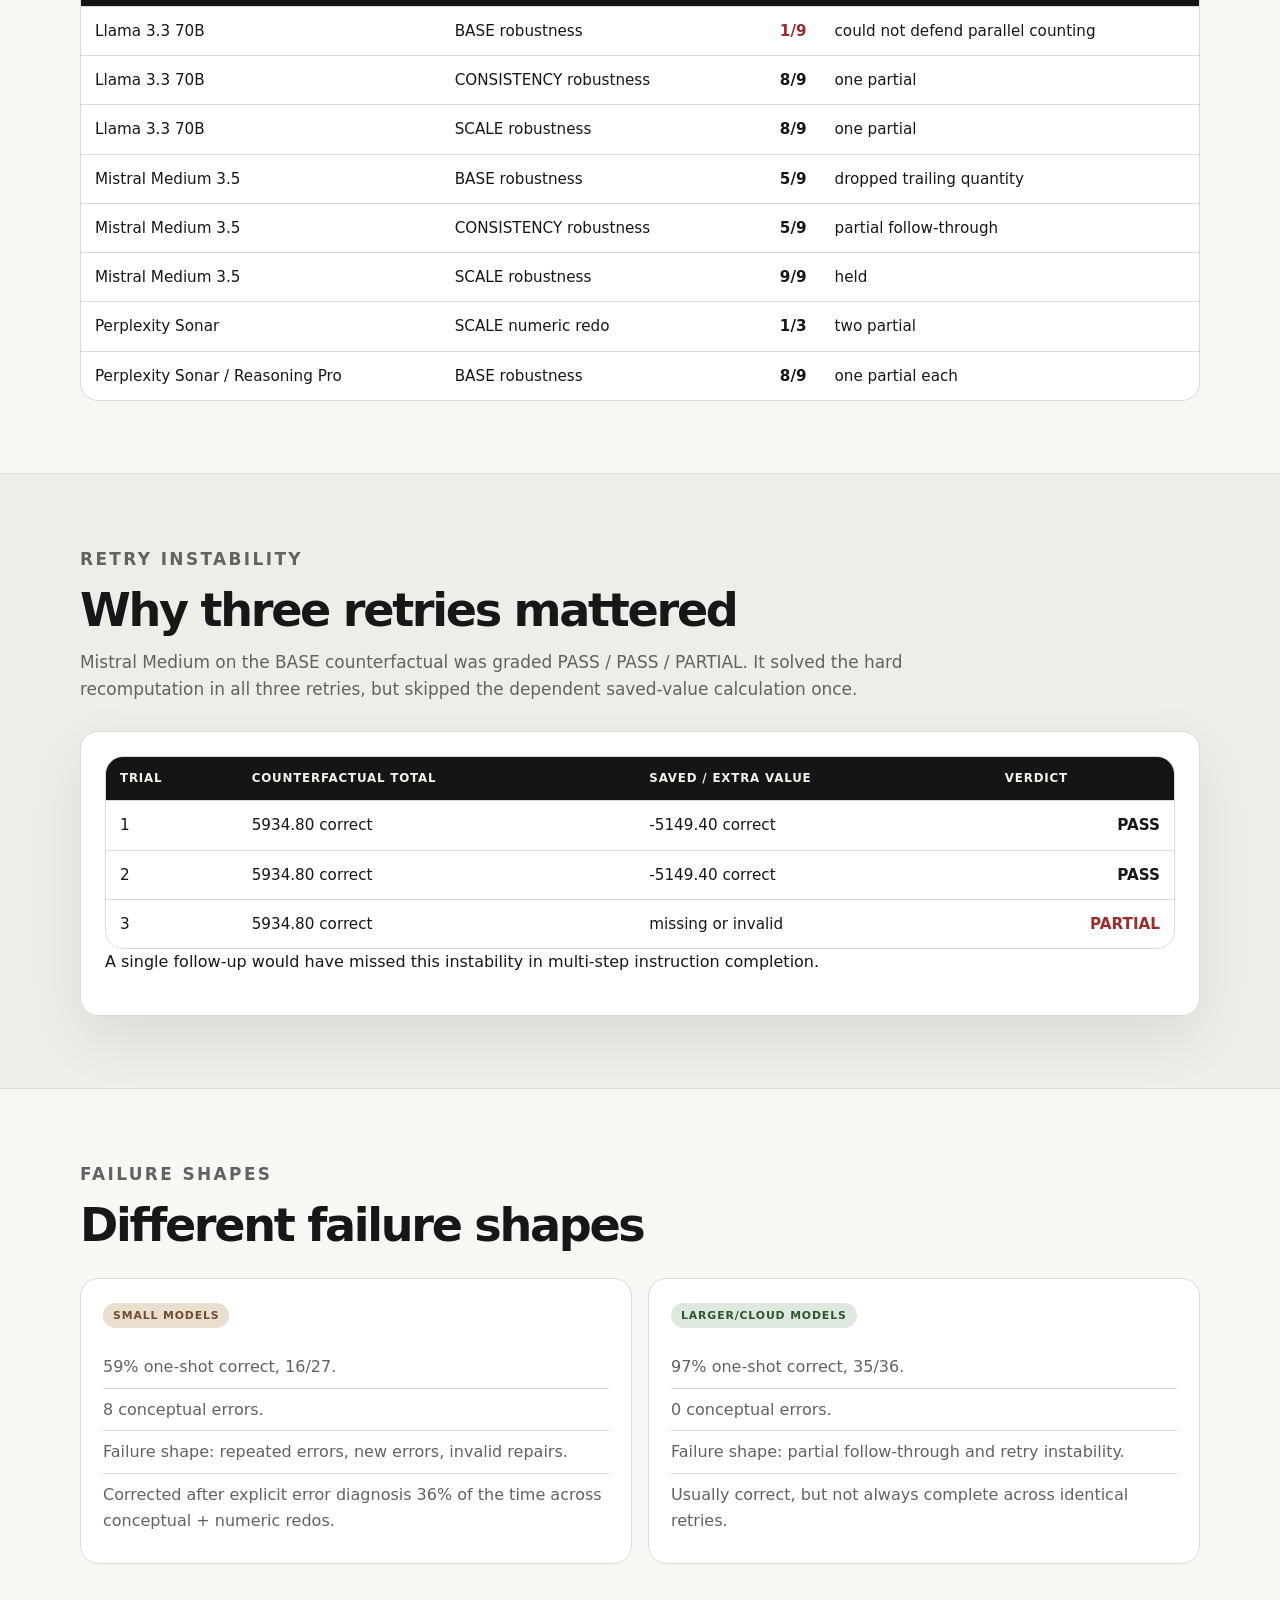
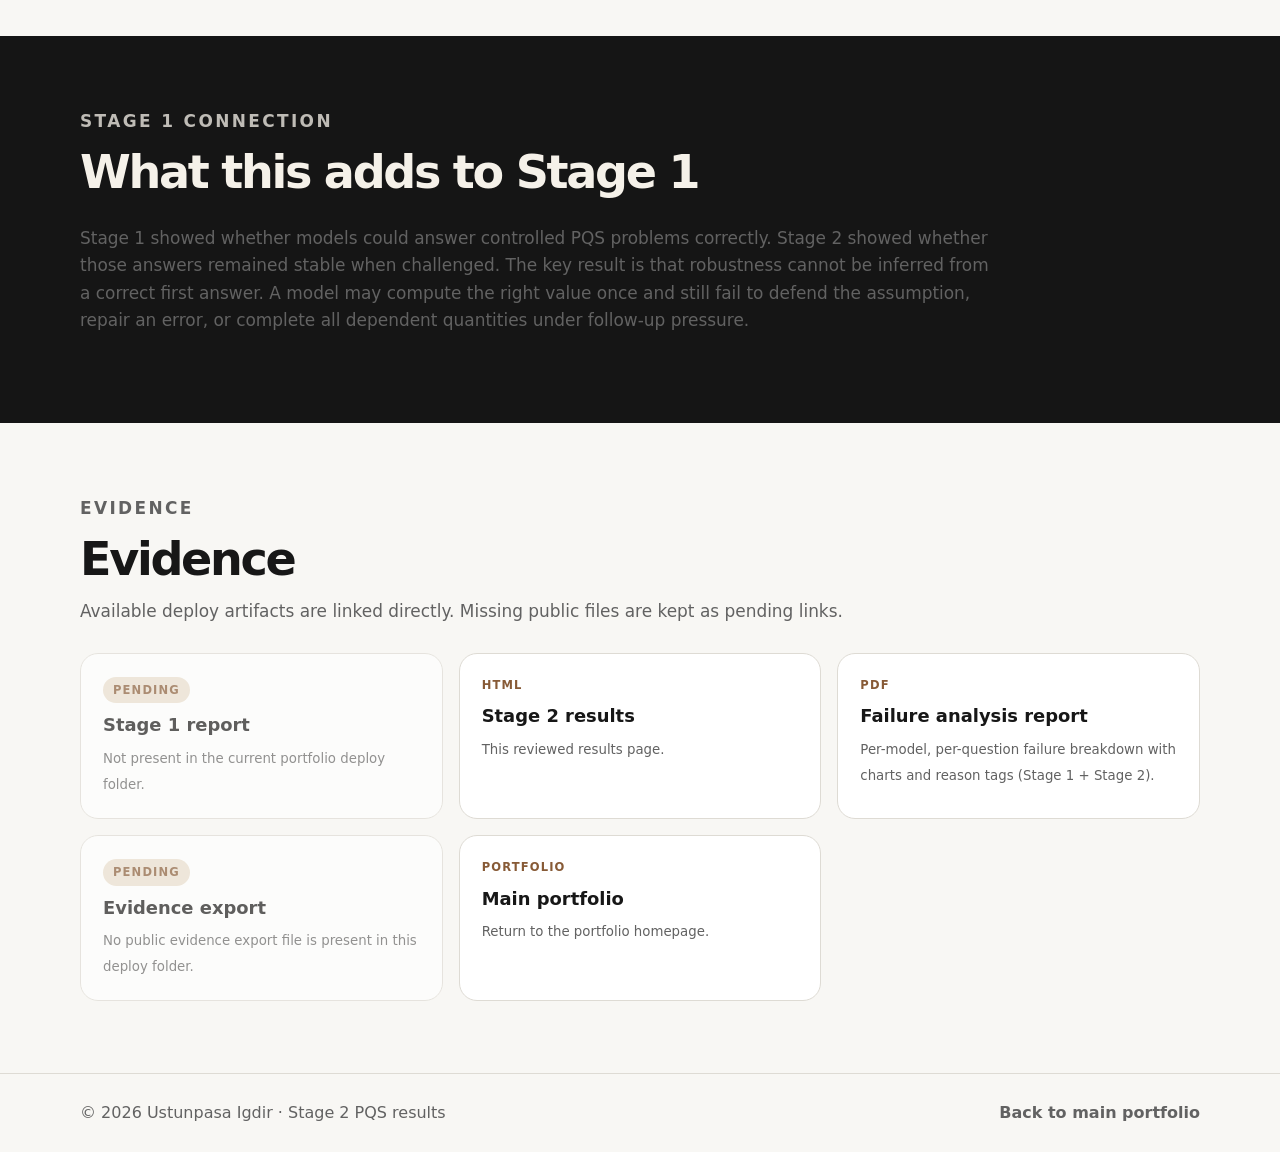
==== commit cfea18c5: "Add Stage 2 report + failure-analysis PDF; rebuild homepage featured card" ====
--- a/partial-quantum-search-llm-evaluation/stage-2-report.html
+++ b/partial-quantum-search-llm-evaluation/stage-2-report.html
@@ -440,11 +440,11 @@
             <strong>Stage 2 results</strong>
             <small>This reviewed results page.</small>
           </a>
-          <span class="file-card missing" role="link" aria-disabled="true">
-            <span class="pending-label">Pending</span>
-            <strong>Robustness report</strong>
-            <small>Source artifact exists outside the deploy folder; public deploy target is pending.</small>
-          </span>
+          <a class="file-card" href="pqs-failure-analysis.pdf">
+            <span>PDF</span>
+            <strong>Failure analysis report</strong>
+            <small>Per-model, per-question failure breakdown with charts and reason tags (Stage 1 + Stage 2).</small>
+          </a>
           <span class="file-card missing" role="link" aria-disabled="true">
             <span class="pending-label">Pending</span>
             <strong>Evidence export</strong>
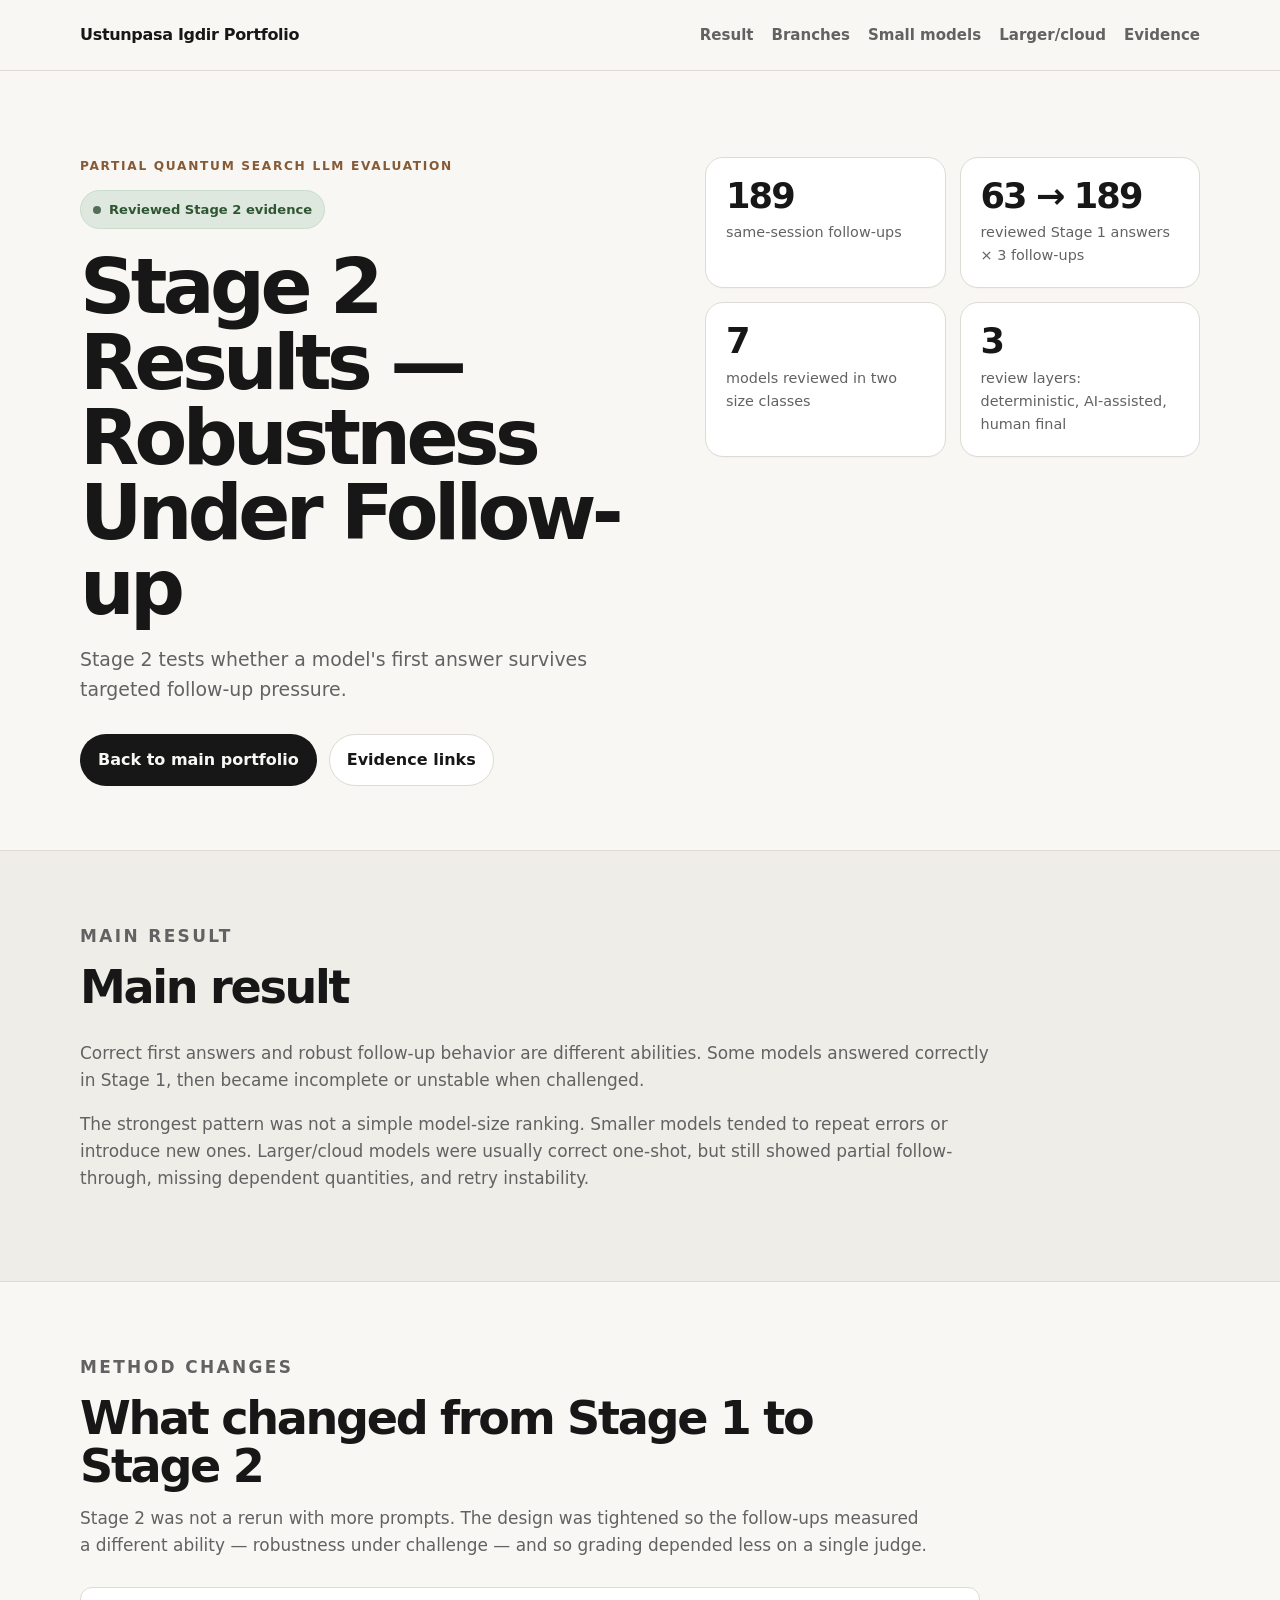
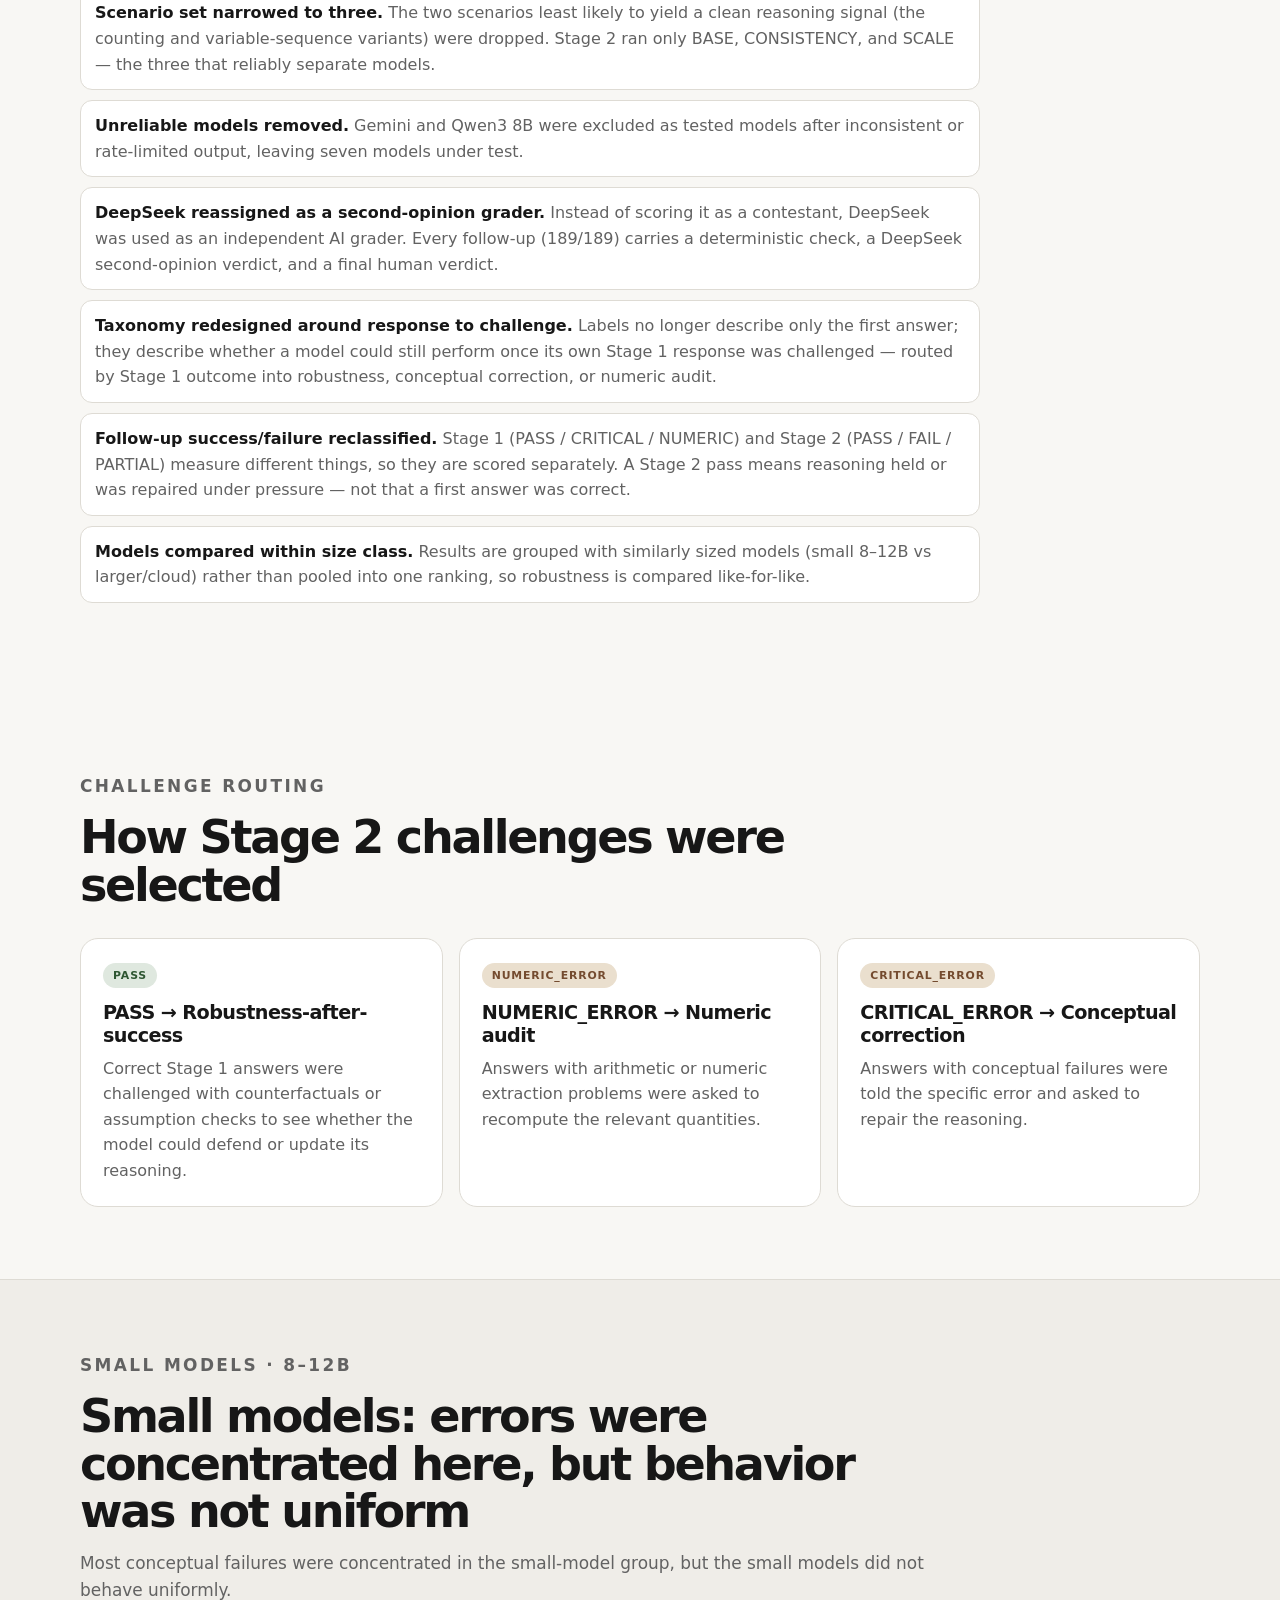
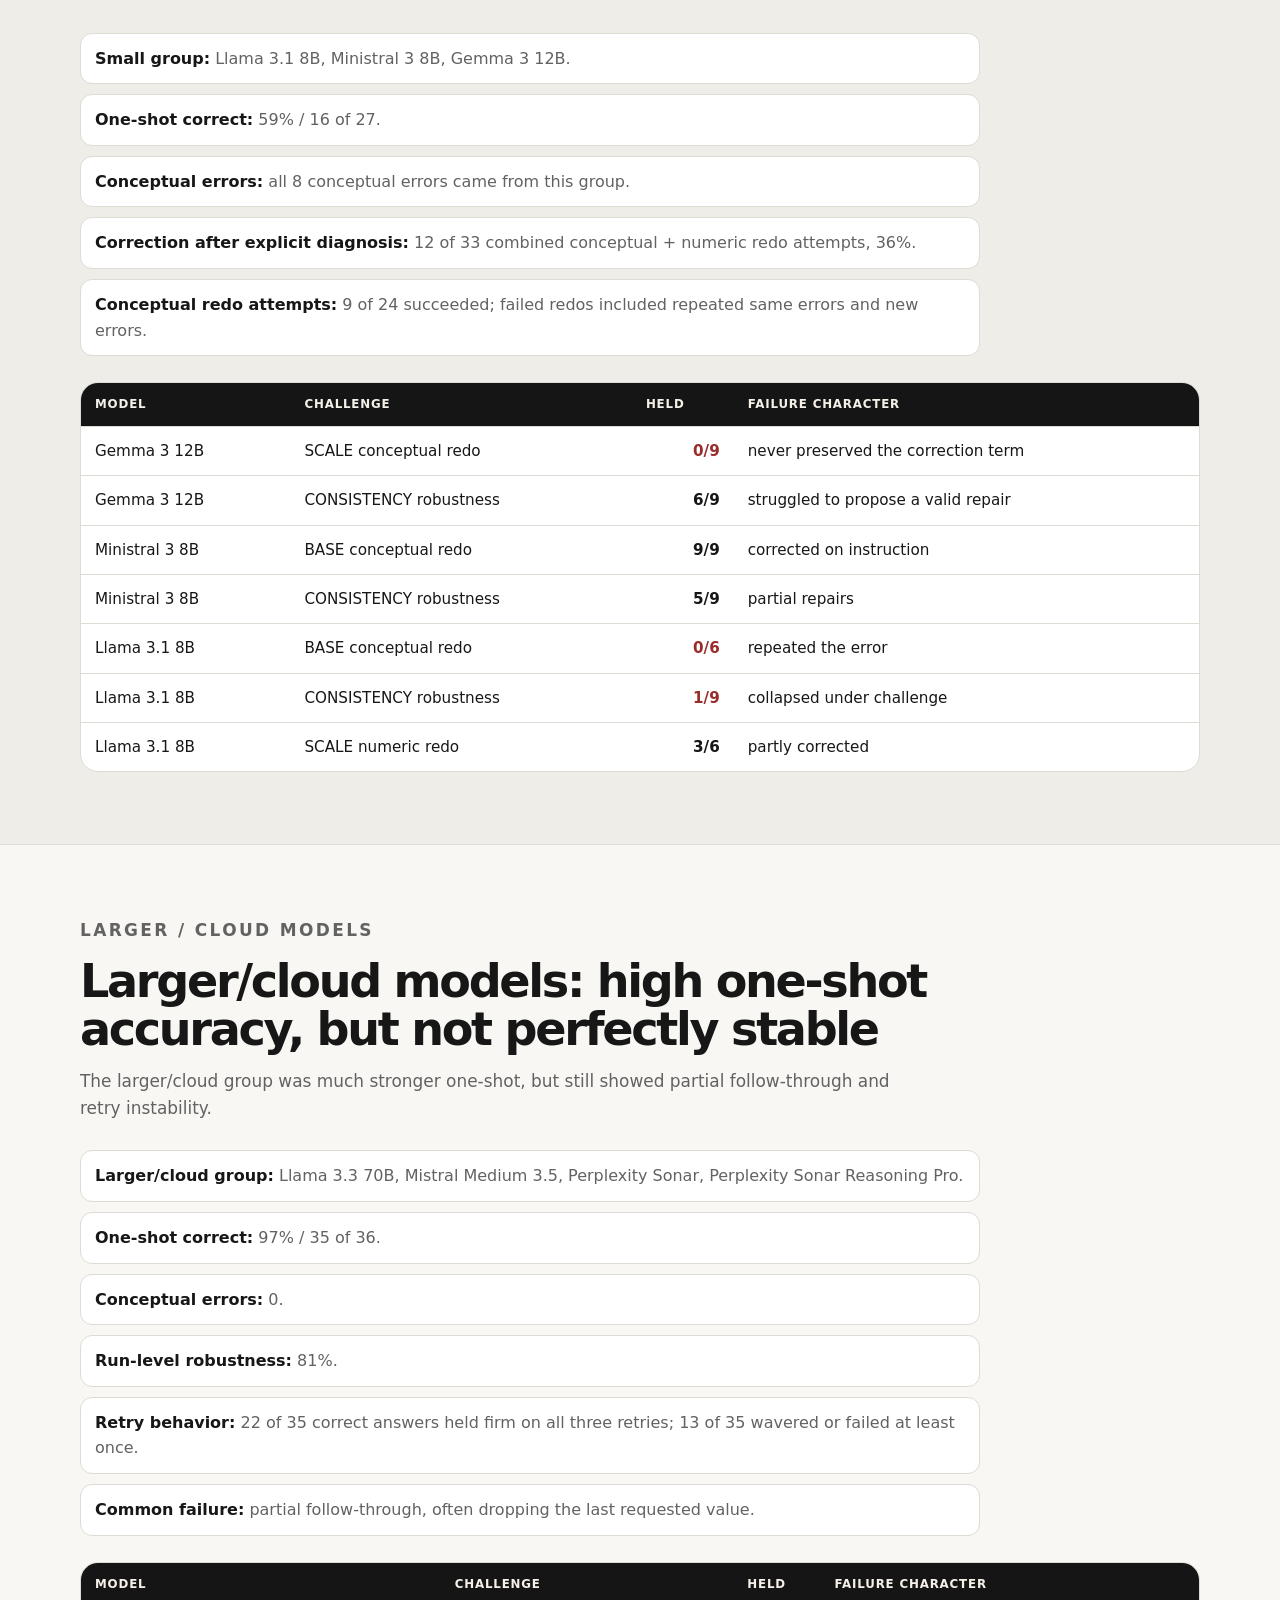
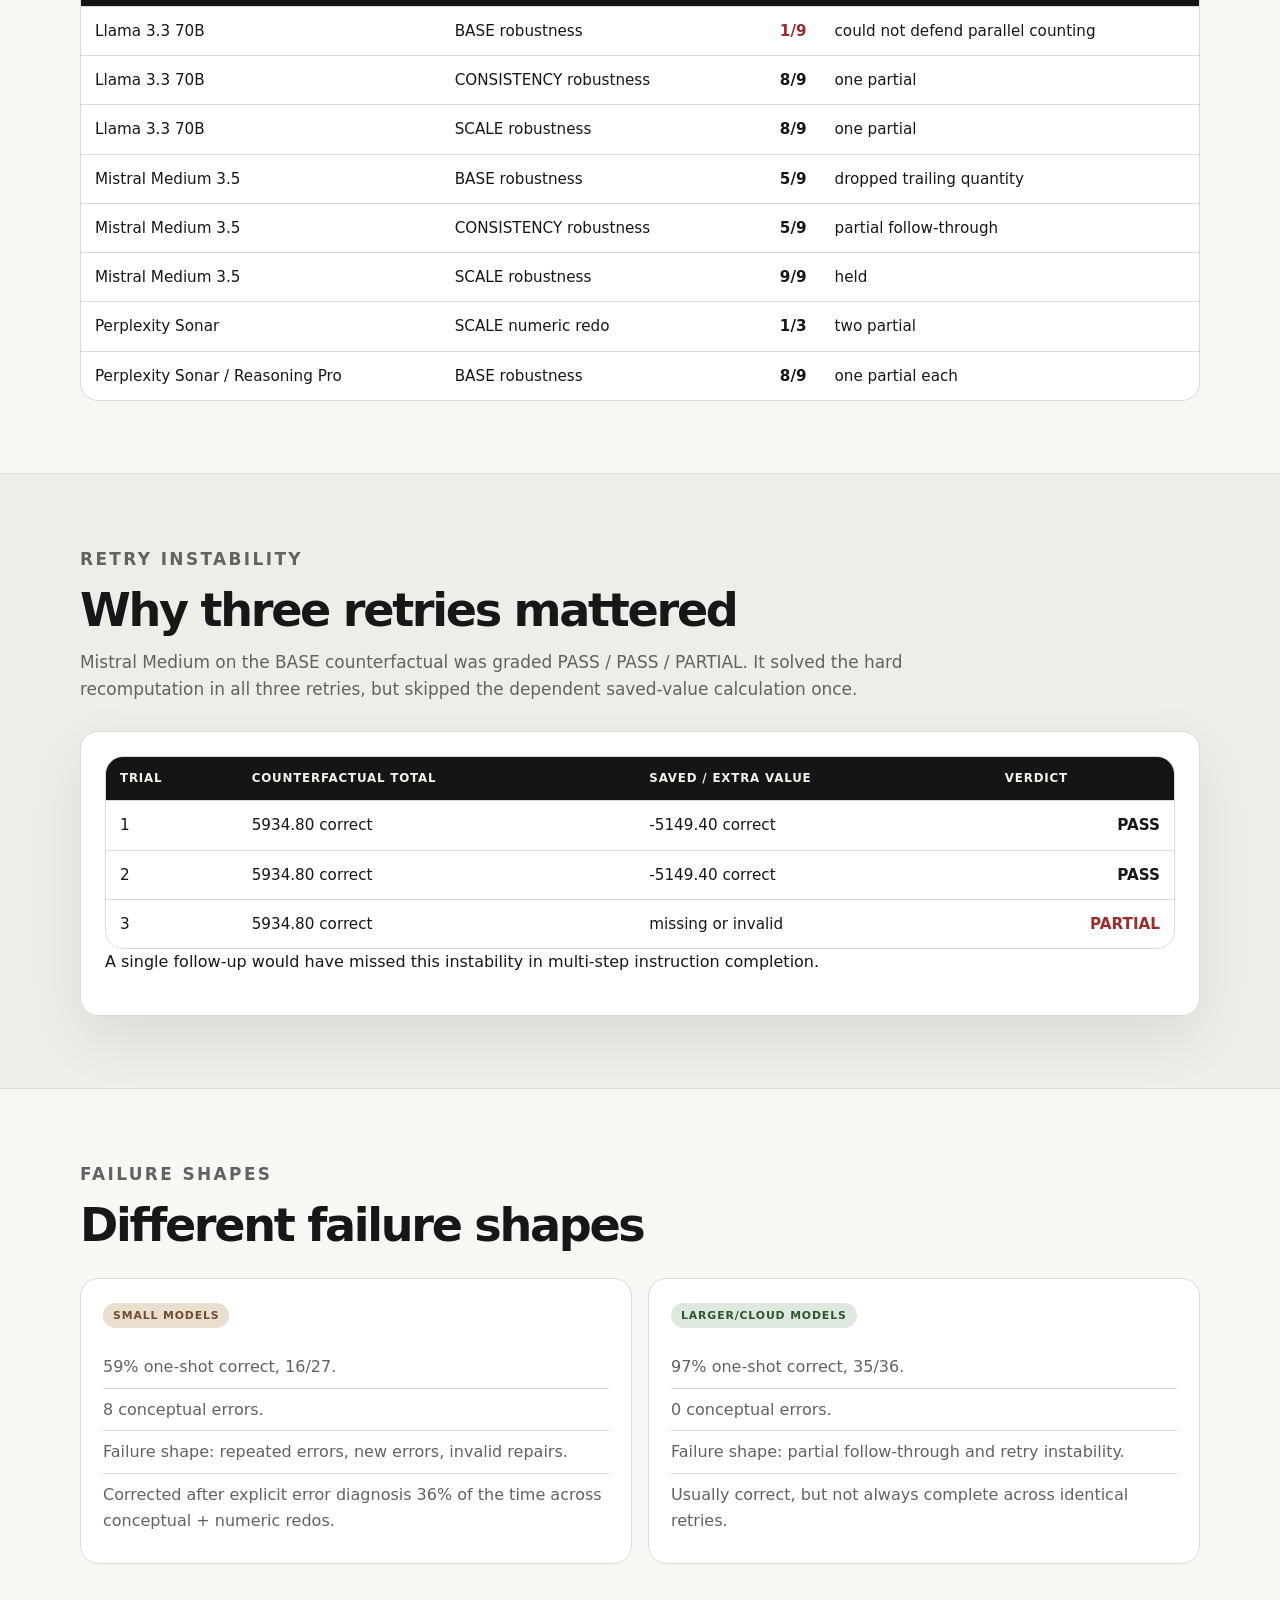
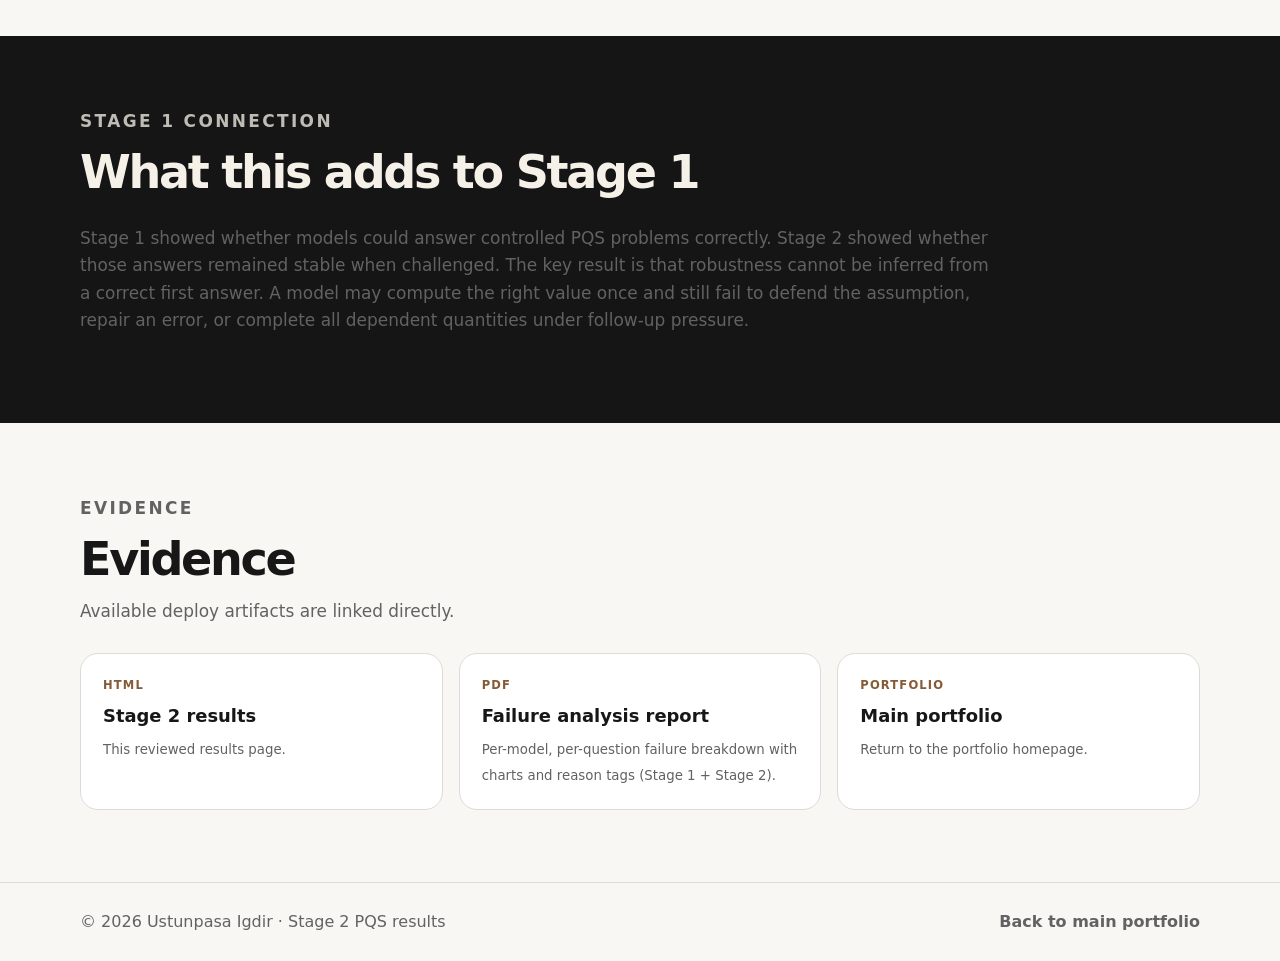
==== commit 997bcd6d: "Update portfolio positioning for AI evaluation work" ====
--- a/partial-quantum-search-llm-evaluation/stage-2-report.html
+++ b/partial-quantum-search-llm-evaluation/stage-2-report.html
@@ -165,8 +165,6 @@
     .file-card span{display:block;color:var(--accent);text-transform:uppercase;letter-spacing:.1em;font-size:.72rem;font-weight:850;margin-bottom:8px;}
     .file-card strong{display:block;font-size:1.12rem;margin-bottom:5px;}
     .file-card small{color:var(--muted);}
-    .file-card.missing{opacity:.68;}
-    .pending-label{display:inline-flex!important;width:max-content;border-radius:999px;padding:4px 10px;background:#eadfce;color:#744b2f;}
 
     .footer{border-top:1px solid var(--line);padding:26px 0;}
     .footer-inner{display:flex;justify-content:space-between;color:var(--muted);gap:20px;}
@@ -427,14 +425,9 @@
         <div class="section-head">
           <p class="eyebrow">Evidence</p>
           <h2>Evidence</h2>
-          <p>Available deploy artifacts are linked directly. Missing public files are kept as pending links.</p>
+          <p>Available deploy artifacts are linked directly.</p>
         </div>
         <div class="evidence-list">
-          <span class="file-card missing" role="link" aria-disabled="true">
-            <span class="pending-label">Pending</span>
-            <strong>Stage 1 report</strong>
-            <small>Not present in the current portfolio deploy folder.</small>
-          </span>
           <a class="file-card" href="stage-2-report.html">
             <span>HTML</span>
             <strong>Stage 2 results</strong>
@@ -445,11 +438,6 @@
             <strong>Failure analysis report</strong>
             <small>Per-model, per-question failure breakdown with charts and reason tags (Stage 1 + Stage 2).</small>
           </a>
-          <span class="file-card missing" role="link" aria-disabled="true">
-            <span class="pending-label">Pending</span>
-            <strong>Evidence export</strong>
-            <small>No public evidence export file is present in this deploy folder.</small>
-          </span>
           <a class="file-card" href="../index.html">
             <span>Portfolio</span>
             <strong>Main portfolio</strong>
